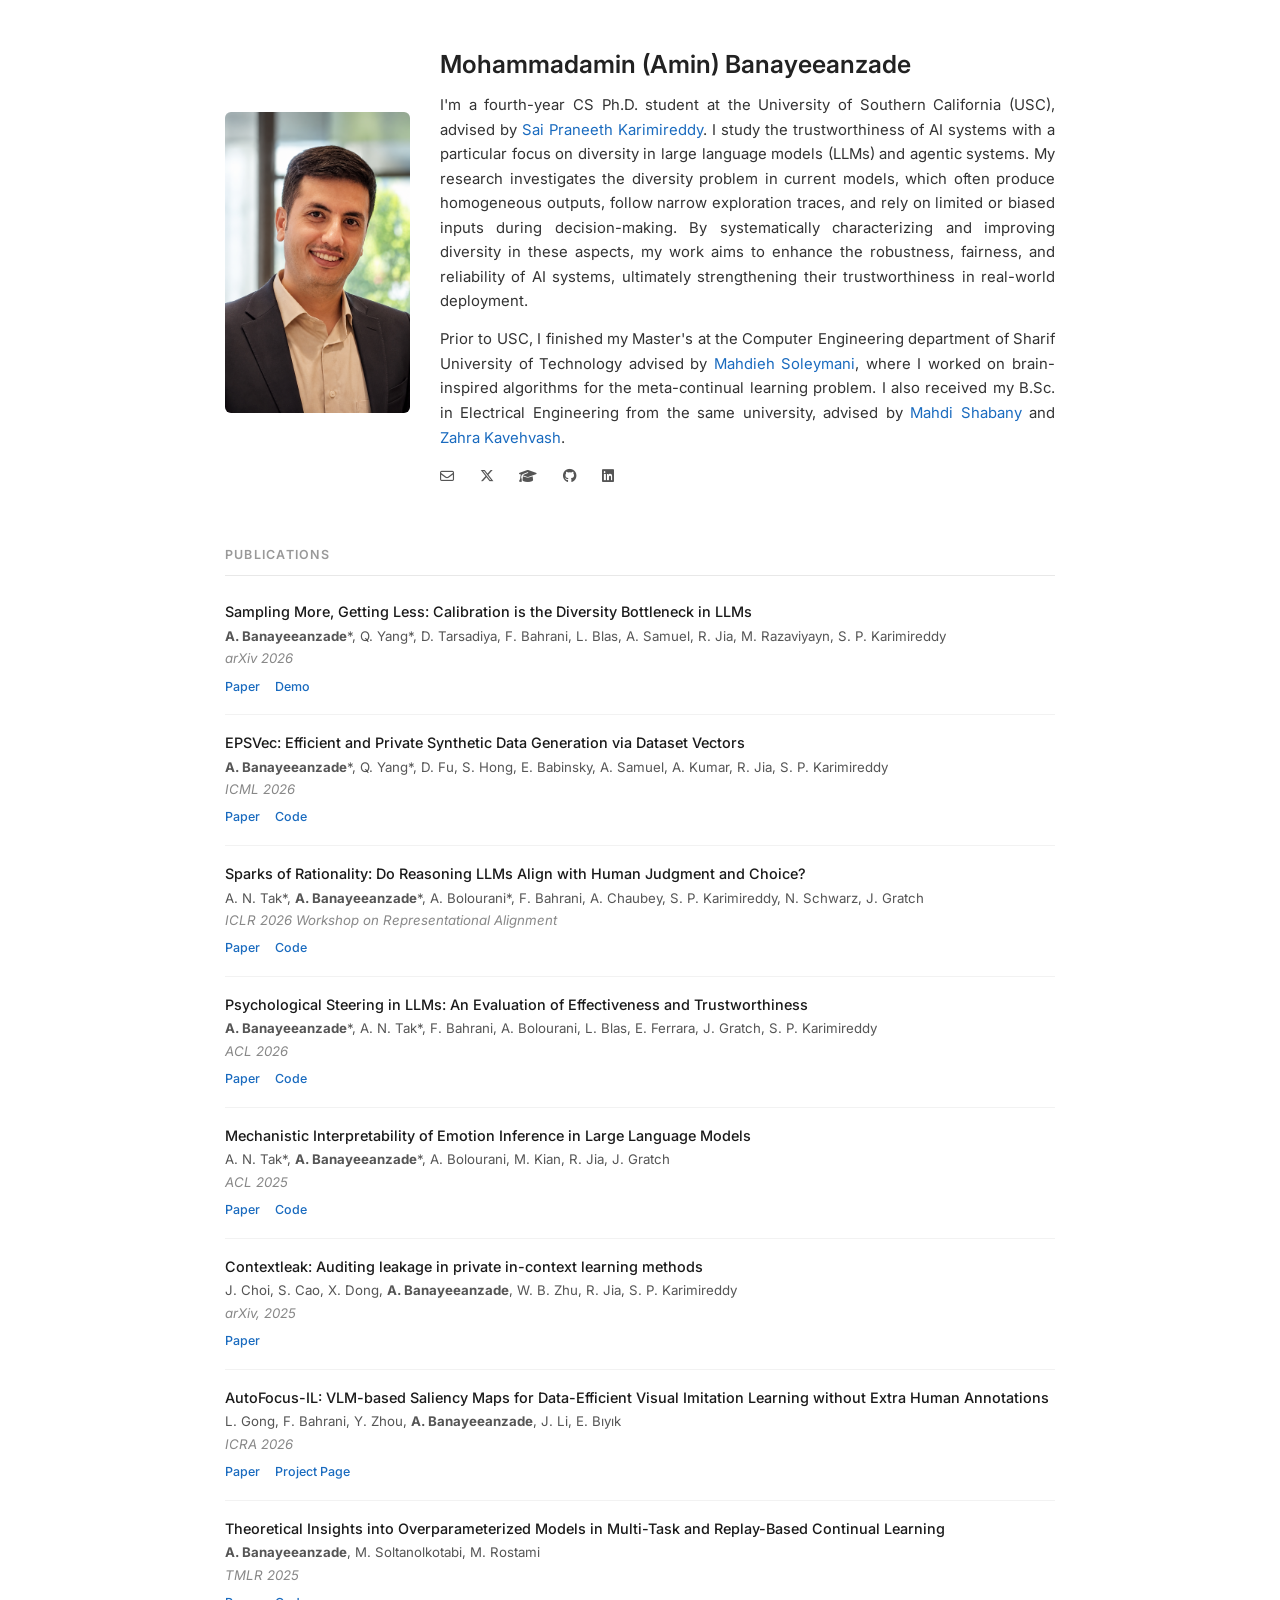
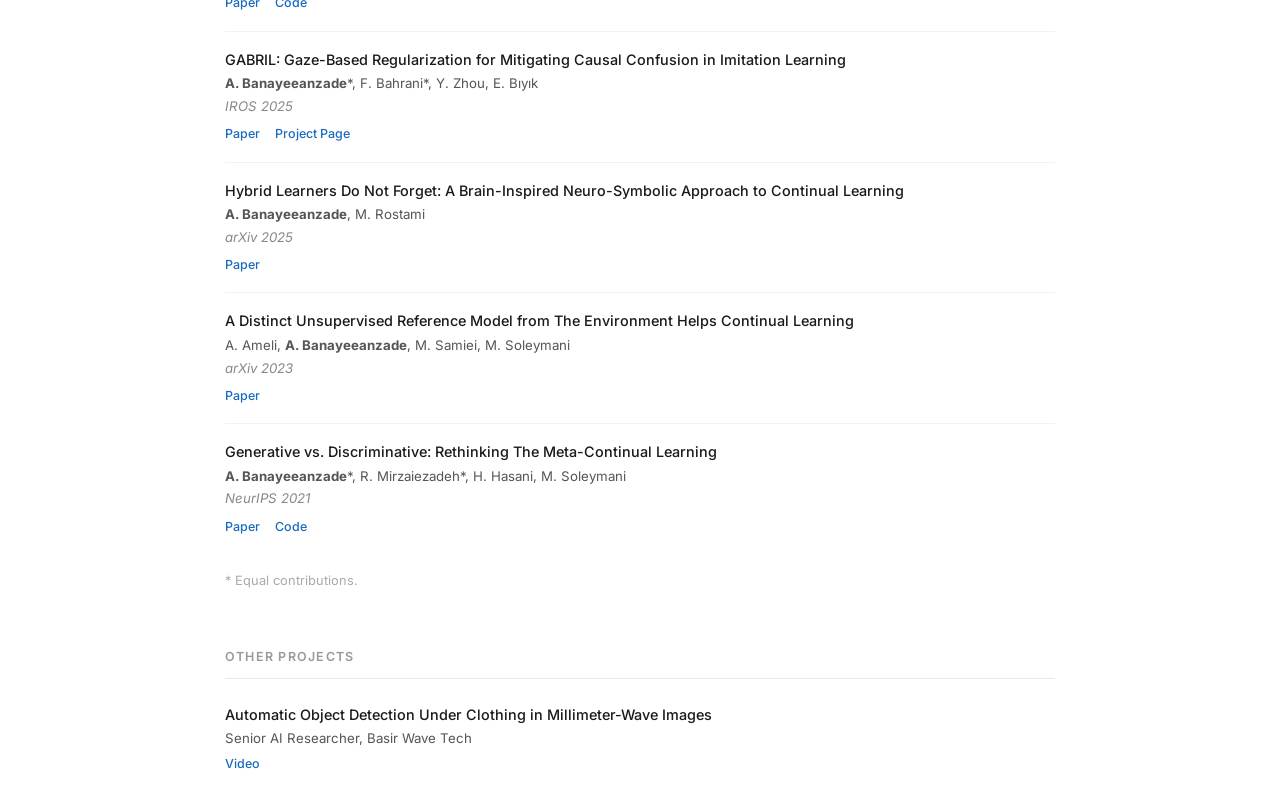
==== index.html @ eedcc19f "Update publication entry: add co-author to the publication details" ====
<!DOCTYPE html>
<html lang="en">

<head>
  <meta charset="utf-8">
  <meta name="viewport" content="width=device-width, initial-scale=1, shrink-to-fit=no">

  <link rel="stylesheet" href="https://maxcdn.bootstrapcdn.com/bootstrap/4.0.0/css/bootstrap.min.css"
    integrity="sha384-Gn5384xqQ1aoWXA+058RXPxPg6fy4IWvTNh0E263XmFcJlSAwiGgFAW/dAiS6JXm" crossorigin="anonymous">
  <link rel="stylesheet" href="https://cdnjs.cloudflare.com/ajax/libs/font-awesome/6.5.2/css/all.min.css">
  <link href="https://fonts.googleapis.com/css2?family=Inter:wght@300;400;500;600&display=swap" rel="stylesheet">

  <title>About me | Amin Banayeeanzade</title>

  <style>
    html {
      scroll-behavior: smooth;
    }

    body {
      font-family: 'Inter', -apple-system, BlinkMacSystemFont, sans-serif;
      color: #222;
      background: #fff;
      font-size: 15px;
      line-height: 1.65;
    }

    a {
      color: #1a6bbf;
    }

    a:hover {
      color: #0d4a8a;
      text-decoration: none;
    }

    .navbar {
      border-bottom: 1px solid #e8e8e8;
      background: #fff !important;
      padding: 0.9rem 1.5rem;
    }

    .navbar-brand {
      font-weight: 600;
      color: #222 !important;
      font-size: 1rem;
      letter-spacing: 0.01em;
    }

    .nav-link {
      color: #555 !important;
      font-size: 0.9rem;
    }

    .nav-link:hover {
      color: #222 !important;
    }

    .profile-name {
      font-size: 1.55rem;
      font-weight: 600;
      margin-bottom: 0.8rem;
      line-height: 1.3;
    }

    .profile-img {
      width: 185px;
      border-radius: 6px;
      display: block;
    }

    @media (max-width: 767.98px) {
      .profile-photo-col {
        margin-top: 1.5rem !important;
        text-align: center;
      }
      .profile-img {
        margin: 0 auto;
      }
      .profile-name {
        text-align: center;
      }
    }

    .bio-text {
      color: #333;
      font-size: 0.93rem;
      text-align: justify;
      margin-bottom: 0.85rem;
    }

    .social-links {
      margin-top: 0.9rem;
    }

    .social-links a {
      color: #555;
      text-decoration: none;
      margin-right: 1.1rem;
      font-size: 0.88rem;
    }

    .social-links a:hover {
      color: #222;
    }

    .social-links i {
      margin-right: 4px;
    }

    .section-title {
      font-size: 0.78rem;
      font-weight: 600;
      text-transform: uppercase;
      letter-spacing: 0.1em;
      color: #999;
      padding-bottom: 0.6rem;
      margin-bottom: 1.5rem;
      border-bottom: 1px solid #e8e8e8;
    }

    .pub-entry {
      margin-bottom: 1rem;
      padding-bottom: 1rem;
      border-bottom: 1px solid #f2f2f2;
    }

    .pub-entry:last-of-type {
      border-bottom: none;
    }

    .pub-title {
      font-size: 0.9rem;
      font-weight: 500;
      color: #1a1a1a;
      margin-bottom: 0.1rem;
    }

    .pub-authors {
      font-size: 0.83rem;
      color: #555;
      margin-bottom: 0.05rem;
    }

    .pub-venue {
      font-size: 0.83rem;
      color: #888;
      font-style: italic;
      margin-bottom: 0.2rem;
    }

    .pub-links a {
      font-size: 0.78rem;
      color: #1a6bbf;
      text-decoration: none;
      margin-right: 0.7rem;
      font-weight: 500;
    }

    .pub-links a:hover {
      text-decoration: underline;
    }

    .equal-contrib {
      font-size: 0.8rem;
      color: #aaa;
      margin-top: 0.5rem;
    }

    footer {
      margin-top: 4rem;
      padding: 1.5rem 0 2.5rem;
      border-top: 1px solid #e8e8e8;
      font-size: 0.78rem;
      color: #bbb;
    }

    footer a {
      color: #bbb;
      text-decoration: none;
    }

    footer a:hover {
      color: #888;
    }
  </style>
</head>

<body>
  <!-- <nav class="navbar navbar-expand-md fixed-top" id="Home">
    <a class="navbar-brand" href="#Home">About me</a>
    <div class="collapse navbar-collapse" id="navbarToggle">
      <ul class="navbar-nav ml-auto">
        <li class="nav-item">
          <a class="nav-link" href="#Publications">Publications</a>
        </li>
        <li class="nav-item">
          <a class="nav-link" href="#Projects">Projects</a>
        </li>
      </ul>
    </div>
  </nav> -->

  <div class="container" style="max-width: 860px;;">
    
    <!-- Profile -->
    <div class="row" style="margin-top: 3rem; margin-bottom: 3.5rem;">
      <div class="col-md-3 profile-photo-col" style="margin-top: 4rem">
        <img src="assets/img/profile.png" class="profile-img" alt="Amin Banayeeanzade">
      </div>
      <div class="col-md-9">
        <div class="profile-name">Mohammadamin (Amin) Banayeeanzade</div>
        <p class="bio-text">
          I'm a fourth-year CS Ph.D. student at the University of Southern California (USC), advised
          by <a href="https://spkreddy.org/" target="_blank">Sai Praneeth Karimireddy</a>. I study the trustworthiness
          of AI systems with a particular focus on diversity in large language models (LLMs) and agentic systems. My
          research investigates the diversity problem in current models, which often produce homogeneous outputs, follow
          narrow exploration traces, and rely on limited or biased inputs during decision-making. By systematically
          characterizing and improving diversity in these aspects, my work aims to enhance the robustness, fairness, and
          reliability of AI systems, ultimately strengthening their trustworthiness in real-world deployment.
        </p>
        <p class="bio-text">
          Prior to USC, I finished my Master's at the Computer Engineering department of Sharif University of Technology
          advised by <a href="https://scholar.google.com/citations?user=S1U0KlgAAAAJ&hl=en/"
            target="_blank">Mahdieh Soleymani</a>, where I worked on brain-inspired algorithms for the meta-continual
          learning problem. I also received my B.Sc. in Electrical Engineering from the same university, advised by
          <a href="https://scholar.google.ca/citations?user=lWSKYd4AAAAJ&hl=en" target="_blank">Mahdi Shabany</a> and
          <a href="https://scholar.google.com/citations?user=bxbPDckAAAAJ&hl=en" target="_blank">Zahra Kavehvash</a>.
        </p>
        <div class="social-links">
          <a href="mailto:banayeea@usc.edu"><i class="far fa-envelope"></i></a>
          <a href="https://x.com/MBanayeean" target="_blank"><i class="fab fa-x-twitter"></i></a>
          <a href="https://scholar.google.com/citations?user=QnujJhEAAAAJ&hl=en" target="_blank"><i class="fa-solid fa-graduation-cap"></i></a>
          <a href="https://github.com/aminbana" target="_blank"><i class="fab fa-github"></i></a>
          <a href="https://www.linkedin.com/in/aminbana/" target="_blank"><i class="fab fa-linkedin"></i></a>
        </div>
      </div>
    </div>

    <!-- Publications -->
    <div class="row">
      <div class="col-sm-12">
        <div class="section-title" id="Publications">Publications</div>

        <div class="pub-entry">
          <div class="pub-title">Sampling More, Getting Less: Calibration is the Diversity Bottleneck in LLMs</div>
          <div class="pub-authors"><b>A. Banayeeanzade</b>*, Q. Yang*, D. Tarsadiya, F. Bahrani, L. Blas, A. Samuel, R. Jia, M. Razaviyayn, S. P. Karimireddy</div>
          <div class="pub-venue">arXiv 2026</div>
          <div class="pub-links">
            <a href="https://arxiv.org/abs/2605.11128" target="_blank">Paper</a>
            <a href="https://diversitycalibration.github.io/" target="_blank">Demo</a>
          </div>
        </div>

        <div class="pub-entry">
          <div class="pub-title">EPSVec: Efficient and Private Synthetic Data Generation via Dataset Vectors</div>
          <div class="pub-authors"><b>A. Banayeeanzade</b>*, Q. Yang*, D. Fu, S. Hong, E. Babinsky, A. Samuel, A. Kumar, R. Jia, S. P. Karimireddy</div>
          <div class="pub-venue">ICML 2026</div>
          <div class="pub-links">
            <a href="https://arxiv.org/abs/2602.21218" target="_blank">Paper</a>
            <a href="https://github.com/Polymerase-2/EPSVec/" target="_blank">Code</a>
          </div>
        </div>

        <div class="pub-entry">
          <div class="pub-title">Sparks of Rationality: Do Reasoning LLMs Align with Human Judgment and Choice?</div>
          <div class="pub-authors">A. N. Tak*, <b>A. Banayeeanzade</b>*, A. Bolourani*, F. Bahrani, A. Chaubey, S. P. Karimireddy, N. Schwarz, J. Gratch</div>
          <div class="pub-venue">ICLR 2026 Workshop on Representational Alignment</div>
          <div class="pub-links">
            <a href="https://www.arxiv.org/abs/2601.22329" target="_blank">Paper</a>
            <a href="https://github.com/AlaNekTak/DLLM/" target="_blank">Code</a>
          </div>
        </div>

        <div class="pub-entry">
          <div class="pub-title">Psychological Steering in LLMs: An Evaluation of Effectiveness and Trustworthiness</div>
          <div class="pub-authors"><b>A. Banayeeanzade</b>*, A. N. Tak*, F. Bahrani, A. Bolourani, L. Blas, E. Ferrara, J. Gratch, S. P. Karimireddy</div>
          <div class="pub-venue">ACL 2026</div>
          <div class="pub-links">
            <a href="https://arxiv.org/abs/2510.04484" target="_blank">Paper</a>
            <a href="https://github.com/aminbana/PsySet" target="_blank">Code</a>
          </div>
        </div>

        <div class="pub-entry">
          <div class="pub-title">Mechanistic Interpretability of Emotion Inference in Large Language Models</div>
          <div class="pub-authors">A. N. Tak*, <b>A. Banayeeanzade</b>*, A. Bolourani, M. Kian, R. Jia, J. Gratch</div>
          <div class="pub-venue">ACL 2025</div>
          <div class="pub-links">
            <a href="https://arxiv.org/abs/2502.05489" target="_blank">Paper</a>
            <a href="https://github.com/aminbana/emo-llm" target="_blank">Code</a>
          </div>
        </div>        

        <div class="pub-entry">
          <div class="pub-title">Contextleak: Auditing leakage in private in-context learning methods</div>
          <div class="pub-authors">J. Choi, S. Cao, X. Dong, <b>A. Banayeeanzade</b>, W. B. Zhu, R. Jia, S. P. Karimireddy</div>
          <div class="pub-venue">arXiv, 2025</div>
          <div class="pub-links">
            <a href="https://arxiv.org/abs/2512.16059" target="_blank">Paper</a>
          </div>
        </div>        


        <div class="pub-entry">
          <div class="pub-title">AutoFocus-IL: VLM-based Saliency Maps for Data-Efficient Visual Imitation Learning without Extra Human Annotations</div>
          <div class="pub-authors">L. Gong, F. Bahrani, Y. Zhou, <b>A. Banayeeanzade</b>, J. Li, E. Bıyık</div>
          <div class="pub-venue">ICRA 2026</div>
          <div class="pub-links">
            <a href="https://arxiv.org/abs/2511.18617" target="_blank">Paper</a>
            <a href="https://autofocus-il.github.io/" target="_blank">Project Page</a>
          </div>
        </div>


        <div class="pub-entry">
          <div class="pub-title">Theoretical Insights into Overparameterized Models in Multi-Task and Replay-Based Continual Learning</div>
          <div class="pub-authors"><b>A. Banayeeanzade</b>, M. Soltanolkotabi, M. Rostami</div>
          <div class="pub-venue">TMLR 2025</div>
          <div class="pub-links">
            <a href="https://openreview.net/forum?id=4zGPT0ZwnU" target="_blank">Paper</a>
            <a href="https://github.com/aminbana/MTL-Theory" target="_blank">Code</a>
          </div>
        </div>

        <div class="pub-entry">
          <div class="pub-title">GABRIL: Gaze-Based Regularization for Mitigating Causal Confusion in Imitation Learning</div>
          <div class="pub-authors"><b>A. Banayeeanzade</b>*, F. Bahrani*, Y. Zhou, E. Bıyık</div>
          <div class="pub-venue">IROS 2025</div>
          <div class="pub-links">
            <a href="https://arxiv.org/abs/2507.19647" target="_blank">Paper</a>
            <a href="https://liralab.usc.edu/gabril/" target="_blank">Project Page</a>
          </div>
        </div>

        <div class="pub-entry">
          <div class="pub-title">Hybrid Learners Do Not Forget: A Brain-Inspired Neuro-Symbolic Approach to Continual Learning</div>
          <div class="pub-authors"><b>A. Banayeeanzade</b>, M. Rostami</div>
          <div class="pub-venue">arXiv 2025</div>
          <div class="pub-links">
            <a href="https://arxiv.org/abs/2503.12635" target="_blank">Paper</a>
          </div>
        </div>

        <div class="pub-entry">
          <div class="pub-title">A Distinct Unsupervised Reference Model from The Environment Helps Continual Learning</div>
          <div class="pub-authors">A. Ameli, <b>A. Banayeeanzade</b>, M. Samiei, M. Soleymani</div>
          <div class="pub-venue">arXiv 2023</div>
          <div class="pub-links">
            <a href="https://arxiv.org/abs/2301.04506" target="_blank">Paper</a>
          </div>
        </div>

        <div class="pub-entry">
          <div class="pub-title">Generative vs. Discriminative: Rethinking The Meta-Continual Learning</div>
          <div class="pub-authors"><b>A. Banayeeanzade</b>*, R. Mirzaiezadeh*, H. Hasani, M. Soleymani</div>
          <div class="pub-venue">NeurIPS 2021</div>
          <div class="pub-links">
            <a href="https://proceedings.neurips.cc/paper/2021/hash/b4e267d84075f66ebd967d95331fcc03-Abstract.html" target="_blank">Paper</a>
            <a href="https://github.com/aminbana/GeMCL/" target="_blank">Code</a>
          </div>
        </div>
        <p class="equal-contrib">* Equal contributions.</p>

      </div>
    </div>

    <!-- Projects -->
    <div class="row" style="margin-top: 2.5rem;">
      <div class="col-sm-12">

        <div class="section-title" id="Projects">Other Projects</div>

        <div class="pub-entry">
          <div class="pub-title">
            Automatic Object Detection Under Clothing in Millimeter-Wave Images
          </div>

          <div class="pub-authors">
            Senior AI Researcher, Basir Wave Tech
          </div>

          <div class="pub-links">
            <a href="https://www.youtube.com/watch?v=434Ss-yTvuo" target="_blank">Video</a>
          </div>
        </div>
      </div>
    </div>

  </div>

</body>

</html>
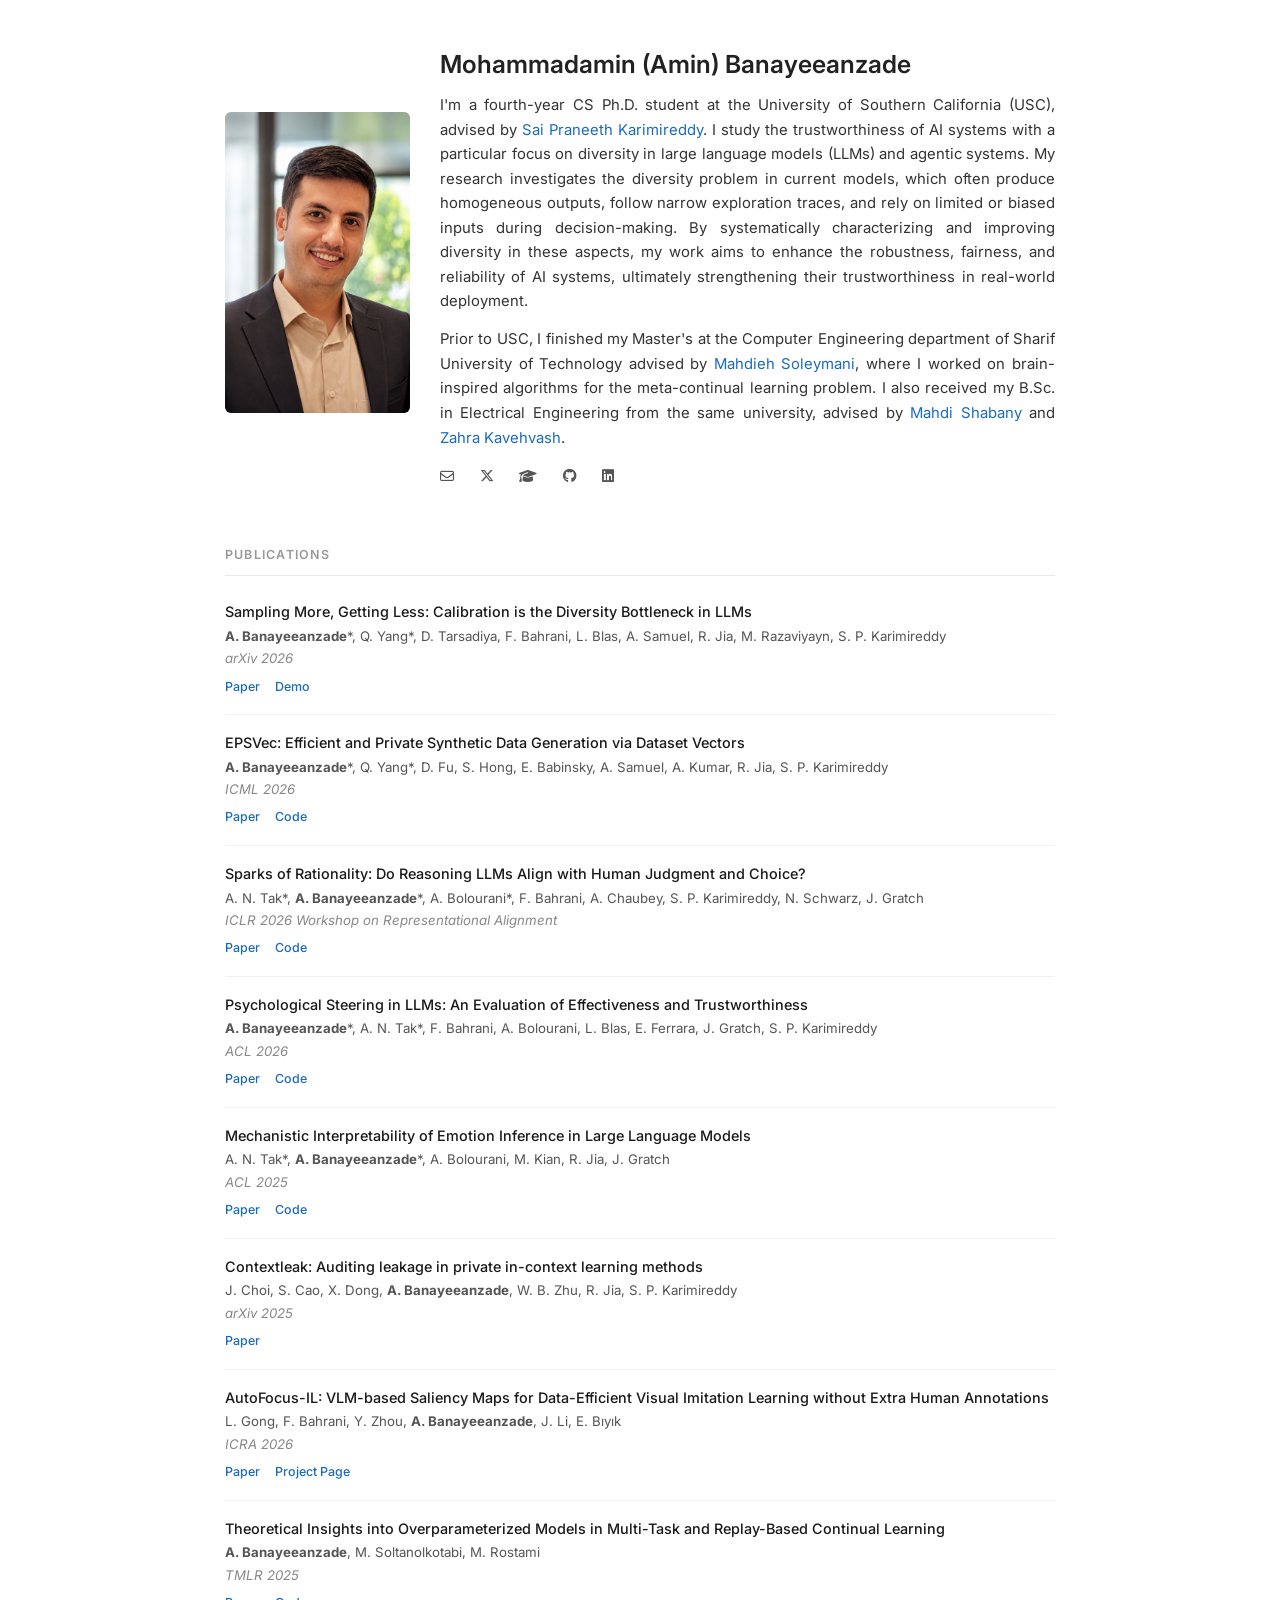
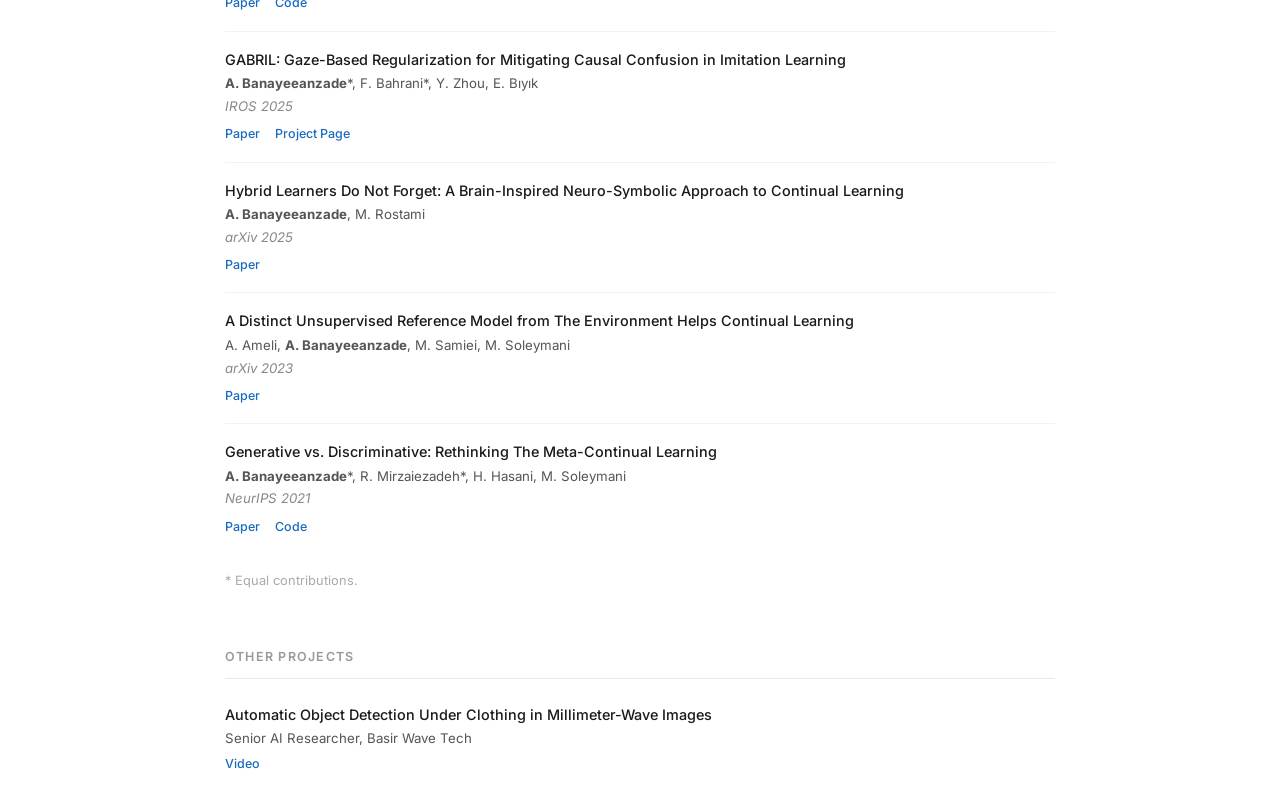
==== commit aba23fd0: "simple fix" ====
--- a/index.html
+++ b/index.html
@@ -295,7 +295,7 @@
         <div class="pub-entry">
           <div class="pub-title">Contextleak: Auditing leakage in private in-context learning methods</div>
           <div class="pub-authors">J. Choi, S. Cao, X. Dong, <b>A. Banayeeanzade</b>, W. B. Zhu, R. Jia, S. P. Karimireddy</div>
-          <div class="pub-venue">arXiv, 2025</div>
+          <div class="pub-venue">arXiv 2025</div>
           <div class="pub-links">
             <a href="https://arxiv.org/abs/2512.16059" target="_blank">Paper</a>
           </div>
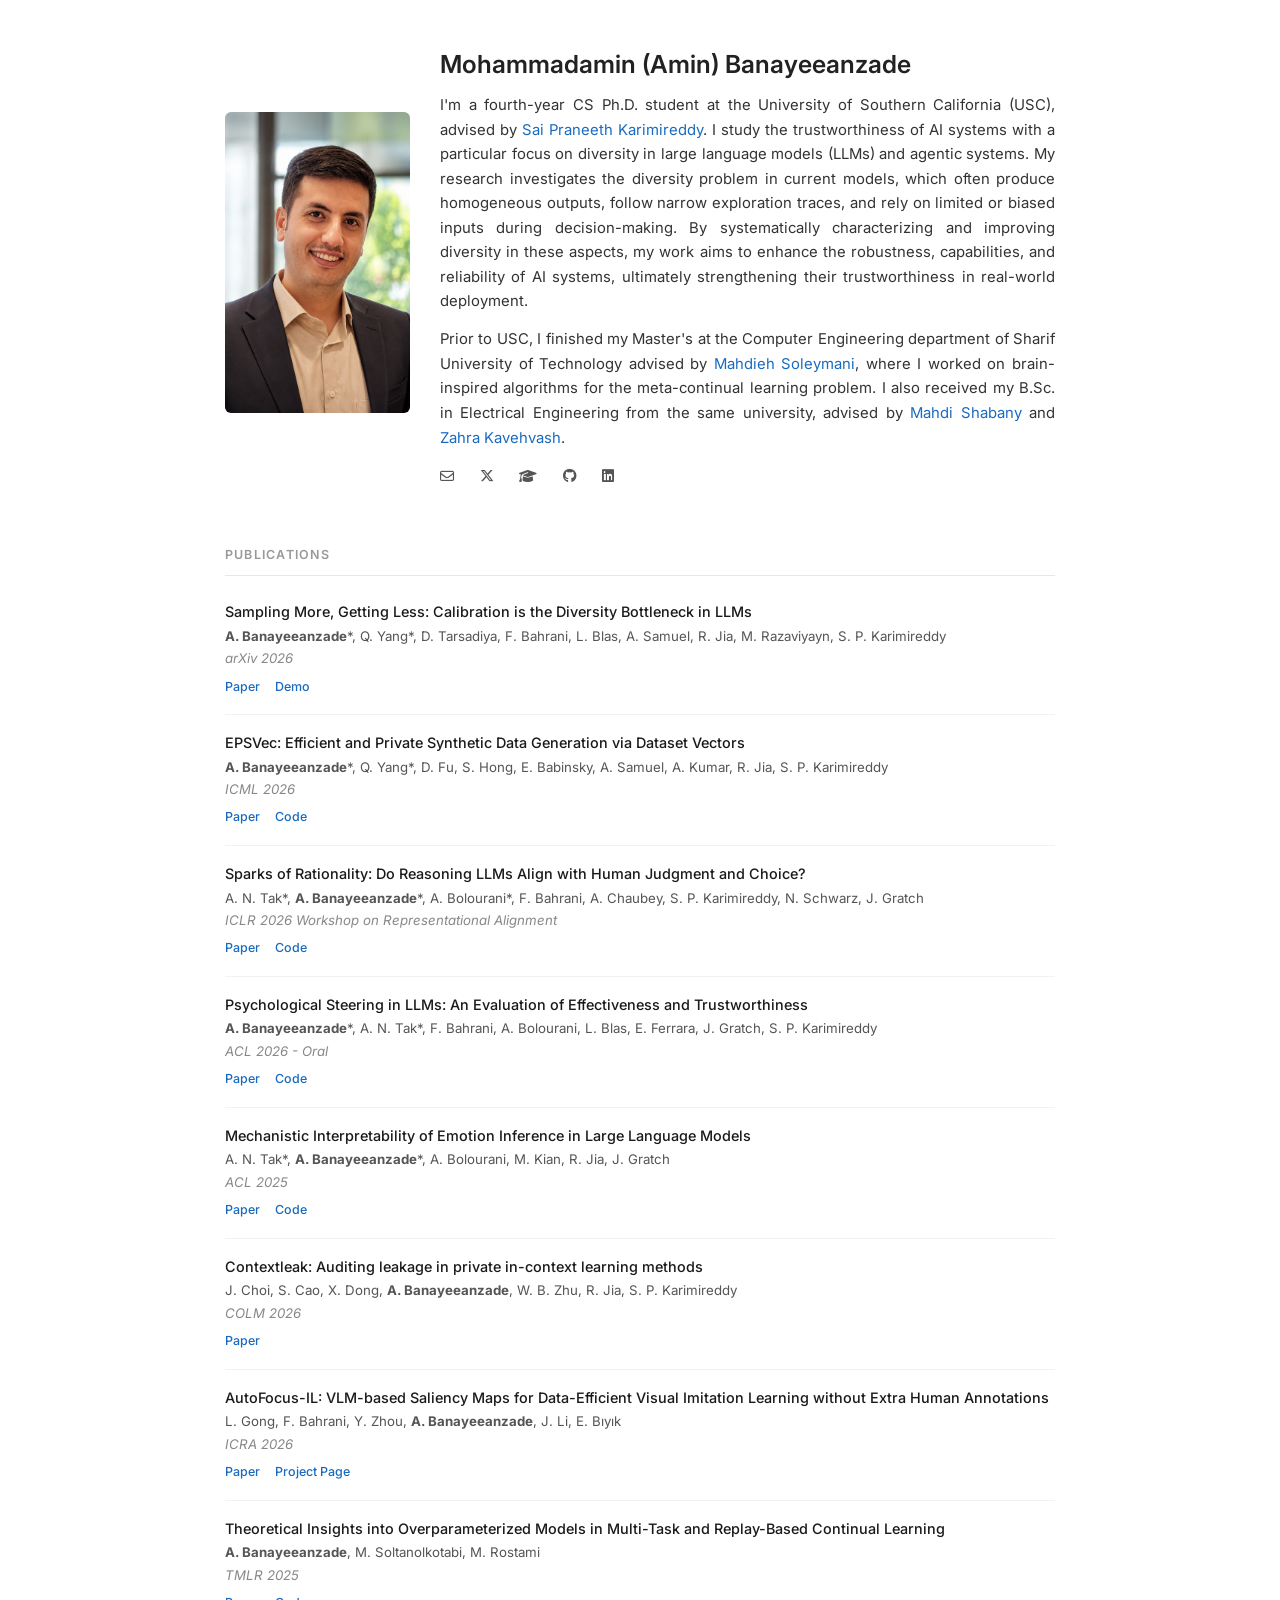
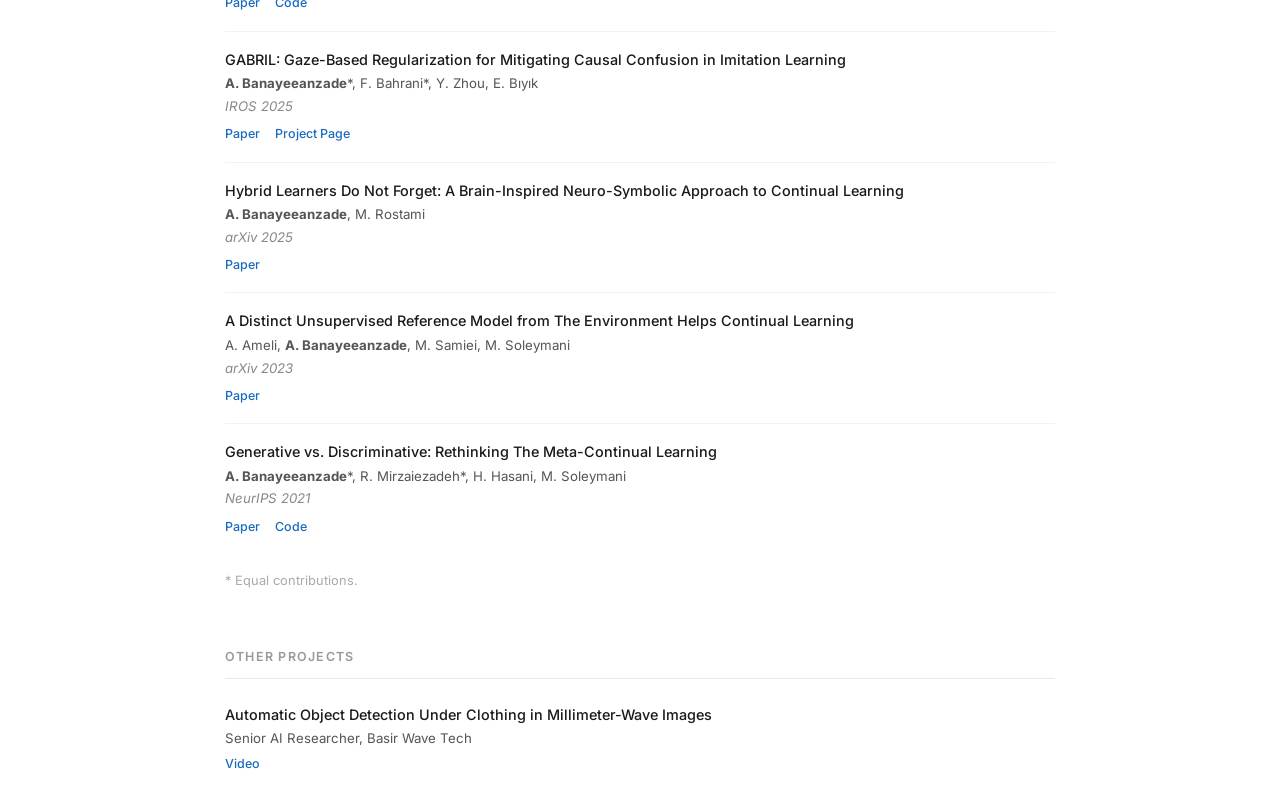
==== commit 05bbccfd: "Remove unused script and temporary files; add VSCode settings for Python environment management." ====
--- a/index.html
+++ b/index.html
@@ -216,7 +216,7 @@
           of AI systems with a particular focus on diversity in large language models (LLMs) and agentic systems. My
           research investigates the diversity problem in current models, which often produce homogeneous outputs, follow
           narrow exploration traces, and rely on limited or biased inputs during decision-making. By systematically
-          characterizing and improving diversity in these aspects, my work aims to enhance the robustness, fairness, and
+          characterizing and improving diversity in these aspects, my work aims to enhance the robustness, capabilities, and
           reliability of AI systems, ultimately strengthening their trustworthiness in real-world deployment.
         </p>
         <p class="bio-text">
@@ -275,7 +275,7 @@
         <div class="pub-entry">
           <div class="pub-title">Psychological Steering in LLMs: An Evaluation of Effectiveness and Trustworthiness</div>
           <div class="pub-authors"><b>A. Banayeeanzade</b>*, A. N. Tak*, F. Bahrani, A. Bolourani, L. Blas, E. Ferrara, J. Gratch, S. P. Karimireddy</div>
-          <div class="pub-venue">ACL 2026</div>
+          <div class="pub-venue">ACL 2026 - Oral</div>
           <div class="pub-links">
             <a href="https://arxiv.org/abs/2510.04484" target="_blank">Paper</a>
             <a href="https://github.com/aminbana/PsySet" target="_blank">Code</a>
@@ -295,11 +295,11 @@
         <div class="pub-entry">
           <div class="pub-title">Contextleak: Auditing leakage in private in-context learning methods</div>
           <div class="pub-authors">J. Choi, S. Cao, X. Dong, <b>A. Banayeeanzade</b>, W. B. Zhu, R. Jia, S. P. Karimireddy</div>
-          <div class="pub-venue">arXiv 2025</div>
+          <div class="pub-venue">COLM 2026</div>
           <div class="pub-links">
             <a href="https://arxiv.org/abs/2512.16059" target="_blank">Paper</a>
           </div>
-        </div>        
+        </div>
 
 
         <div class="pub-entry">
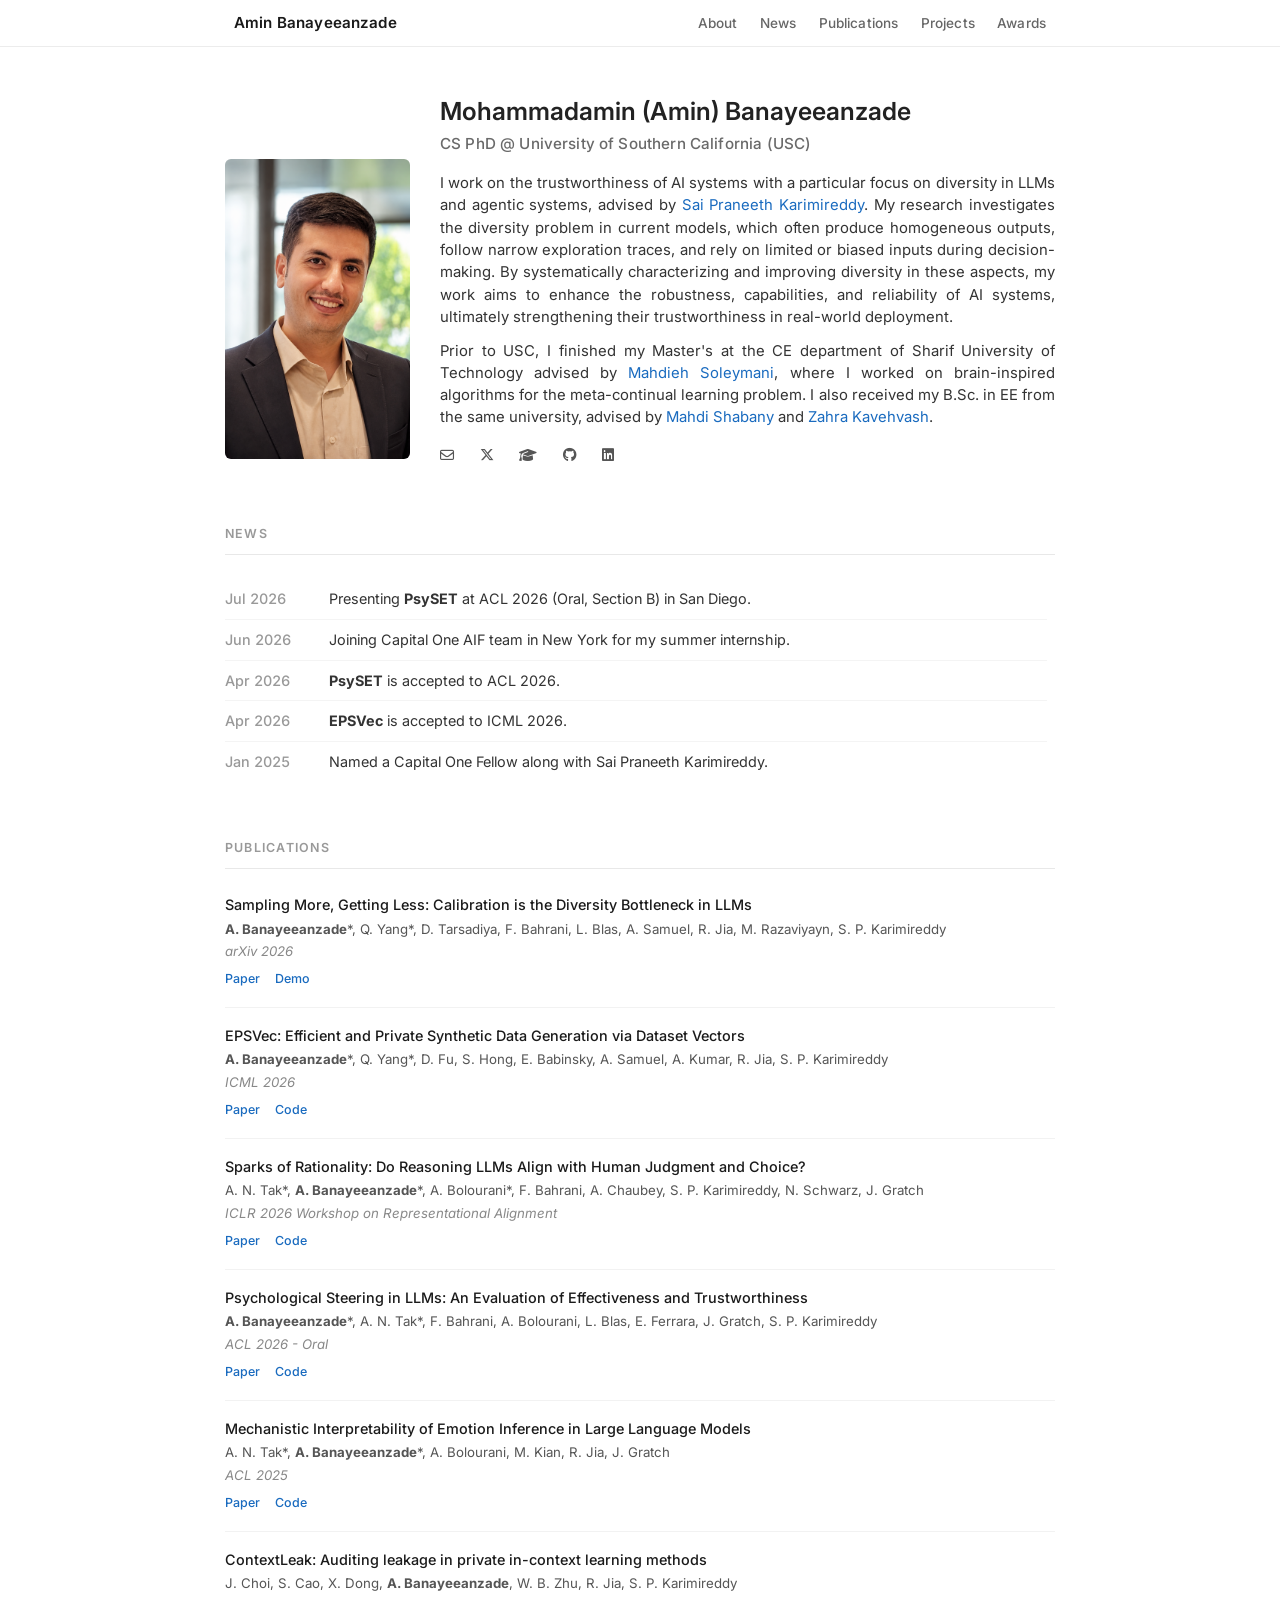
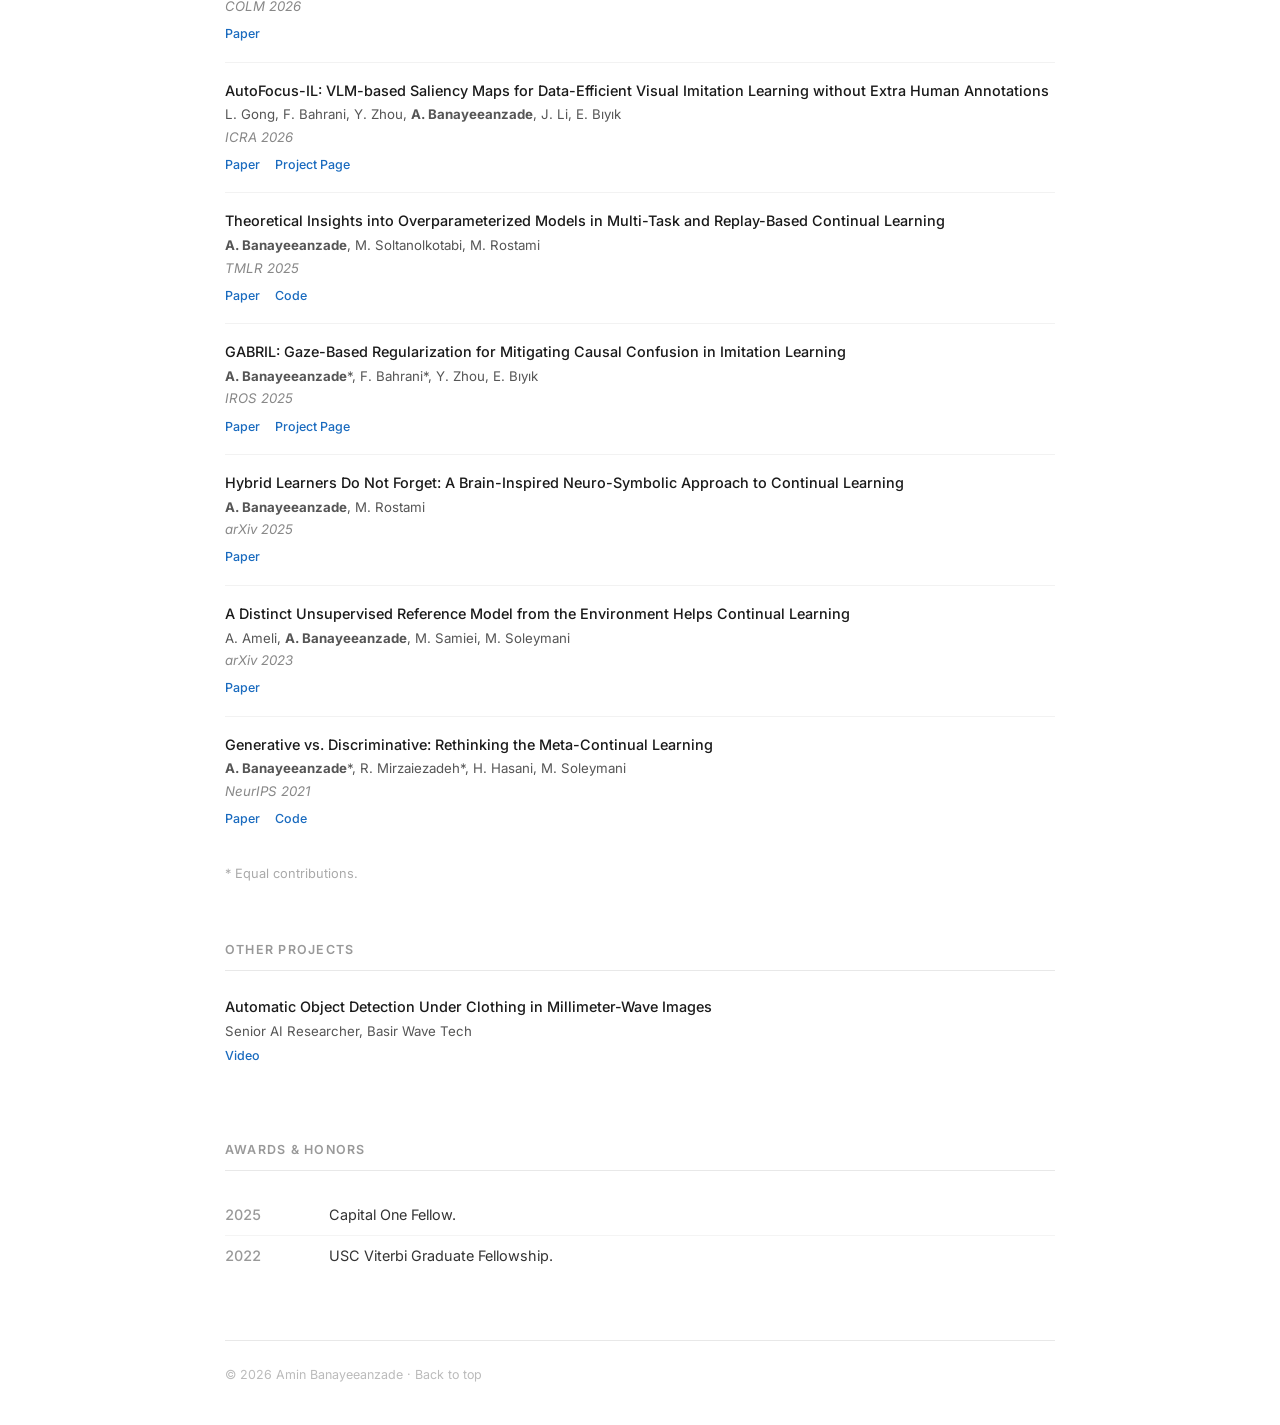
==== commit e05e37b8: "Enhance navigation and layout; add news and awards sections for improved content organization" ====
--- a/index.html
+++ b/index.html
@@ -8,13 +8,16 @@
   <link rel="stylesheet" href="https://maxcdn.bootstrapcdn.com/bootstrap/4.0.0/css/bootstrap.min.css"
     integrity="sha384-Gn5384xqQ1aoWXA+058RXPxPg6fy4IWvTNh0E263XmFcJlSAwiGgFAW/dAiS6JXm" crossorigin="anonymous">
   <link rel="stylesheet" href="https://cdnjs.cloudflare.com/ajax/libs/font-awesome/6.5.2/css/all.min.css">
-  <link href="https://fonts.googleapis.com/css2?family=Inter:wght@300;400;500;600&display=swap" rel="stylesheet">
+  <link rel="preconnect" href="https://fonts.googleapis.com">
+  <link rel="preconnect" href="https://fonts.gstatic.com" crossorigin>
+  <link href="https://fonts.googleapis.com/css2?family=Inter:wght@300;400;500;600;700&display=swap" rel="stylesheet">
 
   <title>About me | Amin Banayeeanzade</title>
 
   <style>
     html {
       scroll-behavior: smooth;
+      scroll-padding-top: 4.5rem;
     }
 
     body {
@@ -25,6 +28,71 @@
       line-height: 1.65;
     }
 
+    /* Top navigation bar */
+    .site-nav {
+      position: sticky;
+      top: 0;
+      z-index: 1030;
+      background: rgba(255, 255, 255, 0.92);
+      backdrop-filter: saturate(180%) blur(8px);
+      -webkit-backdrop-filter: saturate(180%) blur(8px);
+      border-bottom: 1px solid #ececec;
+    }
+
+    .site-nav-inner {
+      max-width: 860px;
+      margin: 0 auto;
+      padding: 0.65rem 1.5rem;
+      display: flex;
+      align-items: center;
+      justify-content: space-between;
+      gap: 1rem;
+    }
+
+    .site-nav-brand {
+      font-weight: 600;
+      font-size: 0.95rem;
+      color: #1a1a1a;
+      text-decoration: none;
+      letter-spacing: 0.01em;
+      white-space: nowrap;
+    }
+
+    .site-nav-brand:hover {
+      color: #1a1a1a;
+    }
+
+    .site-nav-links {
+      display: flex;
+      gap: 1.4rem;
+      flex-wrap: wrap;
+    }
+
+    .site-nav-links a {
+      color: #666;
+      text-decoration: none;
+      font-size: 0.85rem;
+      font-weight: 500;
+      letter-spacing: 0.01em;
+      transition: color 0.15s ease;
+    }
+
+    .site-nav-links a:hover {
+      color: #1a6bbf;
+    }
+
+    @media (max-width: 575.98px) {
+      .site-nav-brand {
+        display: none;
+      }
+      .site-nav-inner {
+        justify-content: center;
+      }
+      .site-nav-links {
+        gap: 1.1rem;
+      }
+    }
+
     a {
       color: #1a6bbf;
     }
@@ -59,8 +127,16 @@
     .profile-name {
       font-size: 1.55rem;
       font-weight: 600;
-      margin-bottom: 0.8rem;
+      margin-bottom: 0.25rem;
       line-height: 1.3;
+    }
+
+    .profile-subtitle {
+      font-size: 0.95rem;
+      font-weight: 500;
+      color: #6a6a6a;
+      margin-bottom: 1rem;
+      letter-spacing: 0.01em;
     }
 
     .profile-img {
@@ -85,8 +161,15 @@
     .bio-text {
       color: #333;
       font-size: 0.93rem;
+      line-height: 1.5;
       text-align: justify;
-      margin-bottom: 0.85rem;
+      margin-bottom: 0.7rem;
+    }
+
+    @media (max-width: 575.98px) {
+      .bio-text {
+        text-align: left;
+      }
     }
 
     .social-links {
@@ -119,6 +202,62 @@
       border-bottom: 1px solid #e8e8e8;
     }
 
+    /* News */
+    .news-list {
+      max-height: 320px;
+      overflow-y: auto;
+      padding-right: 0.5rem;
+    }
+
+    .news-entry {
+      display: flex;
+      gap: 1rem;
+      padding: 0.5rem 0;
+      border-bottom: 1px solid #f4f4f4;
+      font-size: 0.9rem;
+    }
+
+    .news-entry:last-child {
+      border-bottom: none;
+    }
+
+    .news-date {
+      flex: 0 0 5.5rem;
+      color: #999;
+      font-weight: 500;
+      font-variant-numeric: tabular-nums;
+      white-space: nowrap;
+    }
+
+    .news-text {
+      color: #333;
+    }
+
+    /* Awards */
+    .award-entry {
+      display: flex;
+      gap: 1rem;
+      padding: 0.5rem 0;
+      border-bottom: 1px solid #f4f4f4;
+      font-size: 0.9rem;
+    }
+
+    .award-entry:last-child {
+      border-bottom: none;
+    }
+
+    .award-date {
+      flex: 0 0 5.5rem;
+      color: #999;
+      font-weight: 500;
+      font-variant-numeric: tabular-nums;
+      white-space: nowrap;
+    }
+
+    .award-text {
+      color: #333;
+    }
+
     .pub-entry {
       margin-bottom: 1rem;
       padding-bottom: 1rem;
@@ -187,43 +326,42 @@
 </head>
 
 <body>
-  <!-- <nav class="navbar navbar-expand-md fixed-top" id="Home">
-    <a class="navbar-brand" href="#Home">About me</a>
-    <div class="collapse navbar-collapse" id="navbarToggle">
-      <ul class="navbar-nav ml-auto">
-        <li class="nav-item">
-          <a class="nav-link" href="#Publications">Publications</a>
-        </li>
-        <li class="nav-item">
-          <a class="nav-link" href="#Projects">Projects</a>
-        </li>
-      </ul>
+  <nav class="site-nav">
+    <div class="site-nav-inner">
+      <a class="site-nav-brand" href="#About">Amin Banayeeanzade</a>
+      <div class="site-nav-links">
+        <a href="#About">About</a>
+        <a href="#News">News</a>
+        <a href="#Publications">Publications</a>
+        <a href="#Projects">Projects</a>
+        <a href="#Awards">Awards</a>
+      </div>
     </div>
-  </nav> -->
+  </nav>
 
   <div class="container" style="max-width: 860px;;">
     
     <!-- Profile -->
-    <div class="row" style="margin-top: 3rem; margin-bottom: 3.5rem;">
+    <div class="row" id="About" style="margin-top: 3rem; margin-bottom: 3.5rem;">
       <div class="col-md-3 profile-photo-col" style="margin-top: 4rem">
         <img src="assets/img/profile.png" class="profile-img" alt="Amin Banayeeanzade">
       </div>
       <div class="col-md-9">
         <div class="profile-name">Mohammadamin (Amin) Banayeeanzade</div>
+        <div class="profile-subtitle">CS PhD @ University of Southern California (USC)</div>
         <p class="bio-text">
-          I'm a fourth-year CS Ph.D. student at the University of Southern California (USC), advised
-          by <a href="https://spkreddy.org/" target="_blank">Sai Praneeth Karimireddy</a>. I study the trustworthiness
-          of AI systems with a particular focus on diversity in large language models (LLMs) and agentic systems. My
-          research investigates the diversity problem in current models, which often produce homogeneous outputs, follow
-          narrow exploration traces, and rely on limited or biased inputs during decision-making. By systematically
-          characterizing and improving diversity in these aspects, my work aims to enhance the robustness, capabilities, and
-          reliability of AI systems, ultimately strengthening their trustworthiness in real-world deployment.
+          I work on the trustworthiness of AI systems with a particular focus on diversity in LLMs and agentic
+          systems, advised by <a href="https://spkreddy.org/" target="_blank">Sai Praneeth Karimireddy</a>. My research investigates the diversity problem in current models, which often produce homogeneous
+          outputs, follow narrow exploration traces, and rely on limited or biased inputs during decision-making. By
+          systematically characterizing and improving diversity in these aspects, my work aims to enhance the robustness,
+          capabilities, and reliability of AI systems, ultimately strengthening their trustworthiness in real-world
+          deployment.
         </p>
         <p class="bio-text">
-          Prior to USC, I finished my Master's at the Computer Engineering department of Sharif University of Technology
+          Prior to USC, I finished my Master's at the CE department of Sharif University of Technology
           advised by <a href="https://scholar.google.com/citations?user=S1U0KlgAAAAJ&hl=en/"
             target="_blank">Mahdieh Soleymani</a>, where I worked on brain-inspired algorithms for the meta-continual
-          learning problem. I also received my B.Sc. in Electrical Engineering from the same university, advised by
+          learning problem. I also received my B.Sc. in EE from the same university, advised by
           <a href="https://scholar.google.ca/citations?user=lWSKYd4AAAAJ&hl=en" target="_blank">Mahdi Shabany</a> and
           <a href="https://scholar.google.com/citations?user=bxbPDckAAAAJ&hl=en" target="_blank">Zahra Kavehvash</a>.
         </p>
@@ -237,6 +375,36 @@
       </div>
     </div>
 
+    <!-- News -->
+    <div class="row" style="margin-bottom: 3.5rem;">
+      <div class="col-sm-12">
+        <div class="section-title" id="News">News</div>
+        <div class="news-list">
+          <!-- Add newest entries at the top. Format: date + event. -->
+          <div class="news-entry">
+            <span class="news-date">Jul 2026</span>
+            <span class="news-text">Presenting <b>PsySET</b> at ACL 2026 (Oral, Section B) in San Diego.</span>
+          </div>
+          <div class="news-entry">
+            <span class="news-date">Jun 2026</span>
+            <span class="news-text">Joining Capital One AIF team in New York for my summer internship.</span>
+          </div>
+          <div class="news-entry">
+            <span class="news-date">Apr 2026</span>
+            <span class="news-text"><b>PsySET</b> is accepted to ACL 2026.</span>
+          </div>
+          <div class="news-entry">
+            <span class="news-date">Apr 2026</span>
+            <span class="news-text"><b>EPSVec</b> is accepted to ICML 2026.</span>
+          </div>
+          <div class="news-entry">
+            <span class="news-date">Jan 2025</span>
+            <span class="news-text">Named a Capital One Fellow along with Sai Praneeth Karimireddy.</span>
+          </div>
+        </div>
+      </div>
+    </div>
+
     <!-- Publications -->
     <div class="row">
       <div class="col-sm-12">
@@ -267,7 +435,7 @@
           <div class="pub-authors">A. N. Tak*, <b>A. Banayeeanzade</b>*, A. Bolourani*, F. Bahrani, A. Chaubey, S. P. Karimireddy, N. Schwarz, J. Gratch</div>
           <div class="pub-venue">ICLR 2026 Workshop on Representational Alignment</div>
           <div class="pub-links">
-            <a href="https://www.arxiv.org/abs/2601.22329" target="_blank">Paper</a>
+            <a href="https://arxiv.org/abs/2601.22329" target="_blank">Paper</a>
             <a href="https://github.com/AlaNekTak/DLLM/" target="_blank">Code</a>
           </div>
         </div>
@@ -293,7 +461,7 @@
         </div>        
 
         <div class="pub-entry">
-          <div class="pub-title">Contextleak: Auditing leakage in private in-context learning methods</div>
+          <div class="pub-title">ContextLeak: Auditing leakage in private in-context learning methods</div>
           <div class="pub-authors">J. Choi, S. Cao, X. Dong, <b>A. Banayeeanzade</b>, W. B. Zhu, R. Jia, S. P. Karimireddy</div>
           <div class="pub-venue">COLM 2026</div>
           <div class="pub-links">
@@ -343,7 +511,7 @@
         </div>
 
         <div class="pub-entry">
-          <div class="pub-title">A Distinct Unsupervised Reference Model from The Environment Helps Continual Learning</div>
+          <div class="pub-title">A Distinct Unsupervised Reference Model from the Environment Helps Continual Learning</div>
           <div class="pub-authors">A. Ameli, <b>A. Banayeeanzade</b>, M. Samiei, M. Soleymani</div>
           <div class="pub-venue">arXiv 2023</div>
           <div class="pub-links">
@@ -352,7 +520,7 @@
         </div>
 
         <div class="pub-entry">
-          <div class="pub-title">Generative vs. Discriminative: Rethinking The Meta-Continual Learning</div>
+          <div class="pub-title">Generative vs. Discriminative: Rethinking the Meta-Continual Learning</div>
           <div class="pub-authors"><b>A. Banayeeanzade</b>*, R. Mirzaiezadeh*, H. Hasani, M. Soleymani</div>
           <div class="pub-venue">NeurIPS 2021</div>
           <div class="pub-links">
@@ -387,6 +555,25 @@
       </div>
     </div>
 
+    <!-- Awards -->
+    <div class="row" style="margin-top: 2.5rem;">
+      <div class="col-sm-12">
+        <div class="section-title" id="Awards">Awards &amp; Honors</div>
+        <div class="award-entry">
+          <span class="award-date">2025</span>
+          <span class="award-text">Capital One Fellow.</span>
+        </div>
+        <div class="award-entry">
+          <span class="award-date">2022</span>
+          <span class="award-text">USC Viterbi Graduate Fellowship.</span>
+        </div>
+      </div>
+    </div>
+
+    <footer>
+      &copy; 2026 Amin Banayeeanzade &middot; <a href="#About">Back to top</a>
+    </footer>
+
   </div>
 
 </body>
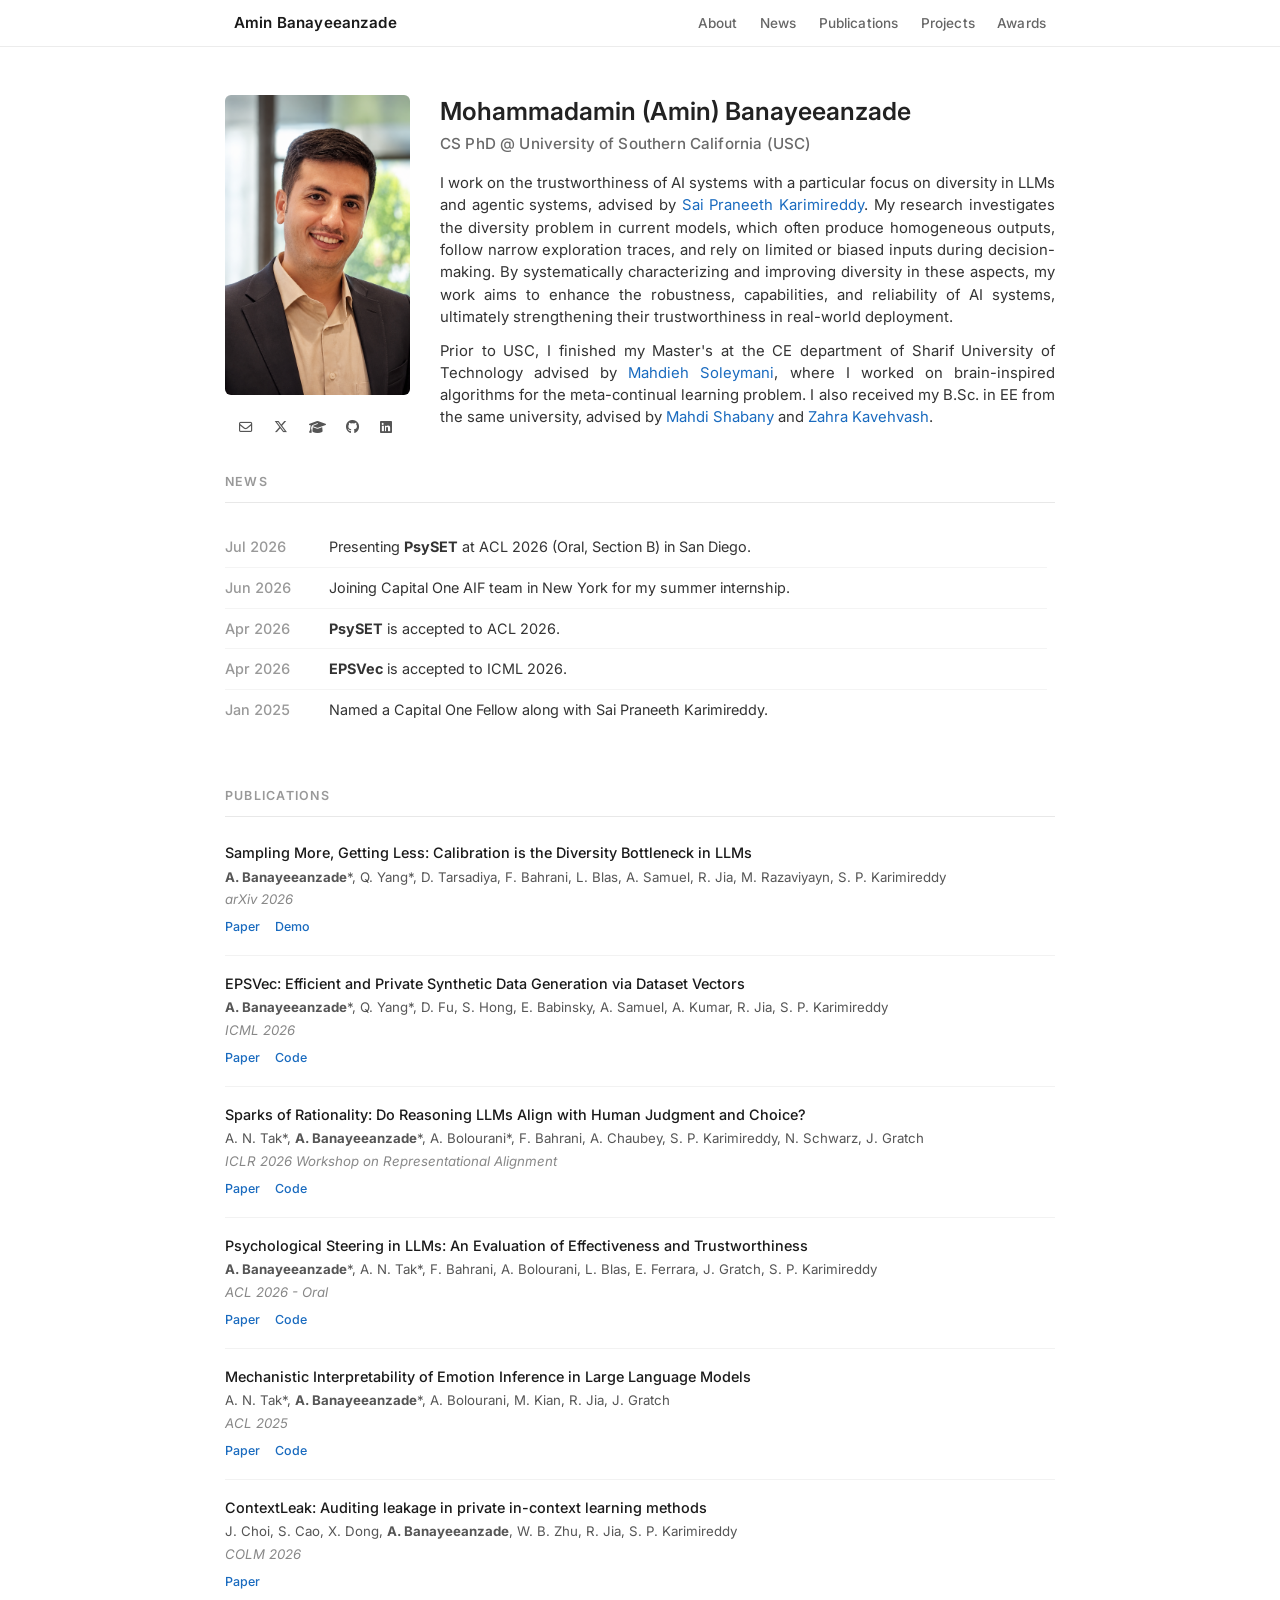
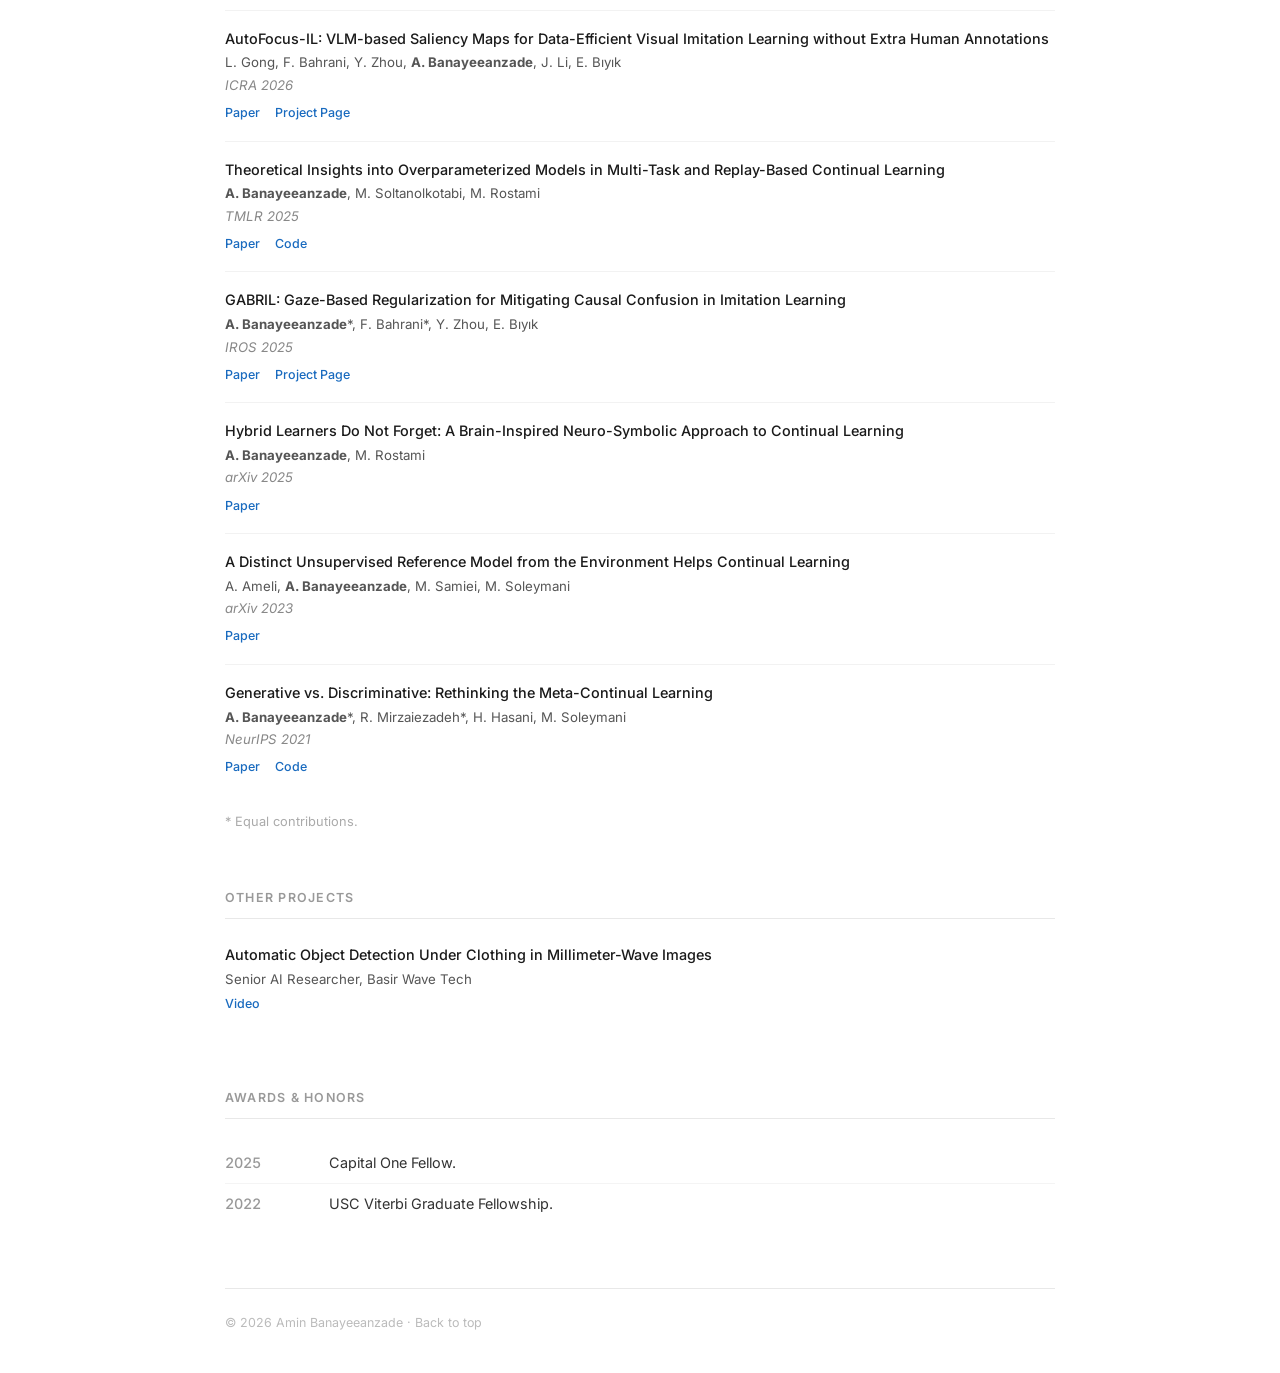
==== commit 07ec5413: "Refactor profile section layout; enhance social links display and alignment" ====
--- a/index.html
+++ b/index.html
@@ -139,6 +139,11 @@
       letter-spacing: 0.01em;
     }
 
+    .profile-photo-col {
+      display: flex;
+      flex-direction: column;
+    }
+
     .profile-img {
       width: 185px;
       border-radius: 6px;
@@ -148,12 +153,16 @@
     @media (max-width: 767.98px) {
       .profile-photo-col {
         margin-top: 1.5rem !important;
+        align-items: center;
         text-align: center;
       }
       .profile-img {
         margin: 0 auto;
       }
       .profile-name {
+        text-align: center;
+      }
+      .profile-subtitle {
         text-align: center;
       }
     }
@@ -173,14 +182,22 @@
     }
 
     .social-links {
-      margin-top: 0.9rem;
+      margin-top: auto;
+      padding-top: 1rem;
+      white-space: nowrap;
+      width: 185px;
+      text-align: center;
     }
 
     .social-links a {
       color: #555;
       text-decoration: none;
-      margin-right: 1.1rem;
-      font-size: 0.88rem;
+      margin-right: 0.8rem;
+      font-size: 0.85rem;
+    }
+
+    .social-links a:last-child {
+      margin-right: 0;
     }
 
     .social-links a:hover {
@@ -342,9 +359,16 @@
   <div class="container" style="max-width: 860px;;">
     
     <!-- Profile -->
-    <div class="row" id="About" style="margin-top: 3rem; margin-bottom: 3.5rem;">
-      <div class="col-md-3 profile-photo-col" style="margin-top: 4rem">
+    <div class="row" id="About" style="margin-top: 3rem; margin-bottom: 2rem;">
+      <div class="col-md-3 profile-photo-col">
         <img src="assets/img/profile.png" class="profile-img" alt="Amin Banayeeanzade">
+        <div class="social-links">
+          <a href="mailto:banayeea@usc.edu"><i class="far fa-envelope"></i></a>
+          <a href="https://x.com/MBanayeean" target="_blank"><i class="fab fa-x-twitter"></i></a>
+          <a href="https://scholar.google.com/citations?user=QnujJhEAAAAJ&hl=en" target="_blank"><i class="fa-solid fa-graduation-cap"></i></a>
+          <a href="https://github.com/aminbana" target="_blank"><i class="fab fa-github"></i></a>
+          <a href="https://www.linkedin.com/in/aminbana/" target="_blank"><i class="fab fa-linkedin"></i></a>
+        </div>
       </div>
       <div class="col-md-9">
         <div class="profile-name">Mohammadamin (Amin) Banayeeanzade</div>
@@ -365,13 +389,6 @@
           <a href="https://scholar.google.ca/citations?user=lWSKYd4AAAAJ&hl=en" target="_blank">Mahdi Shabany</a> and
           <a href="https://scholar.google.com/citations?user=bxbPDckAAAAJ&hl=en" target="_blank">Zahra Kavehvash</a>.
         </p>
-        <div class="social-links">
-          <a href="mailto:banayeea@usc.edu"><i class="far fa-envelope"></i></a>
-          <a href="https://x.com/MBanayeean" target="_blank"><i class="fab fa-x-twitter"></i></a>
-          <a href="https://scholar.google.com/citations?user=QnujJhEAAAAJ&hl=en" target="_blank"><i class="fa-solid fa-graduation-cap"></i></a>
-          <a href="https://github.com/aminbana" target="_blank"><i class="fab fa-github"></i></a>
-          <a href="https://www.linkedin.com/in/aminbana/" target="_blank"><i class="fab fa-linkedin"></i></a>
-        </div>
       </div>
     </div>
 
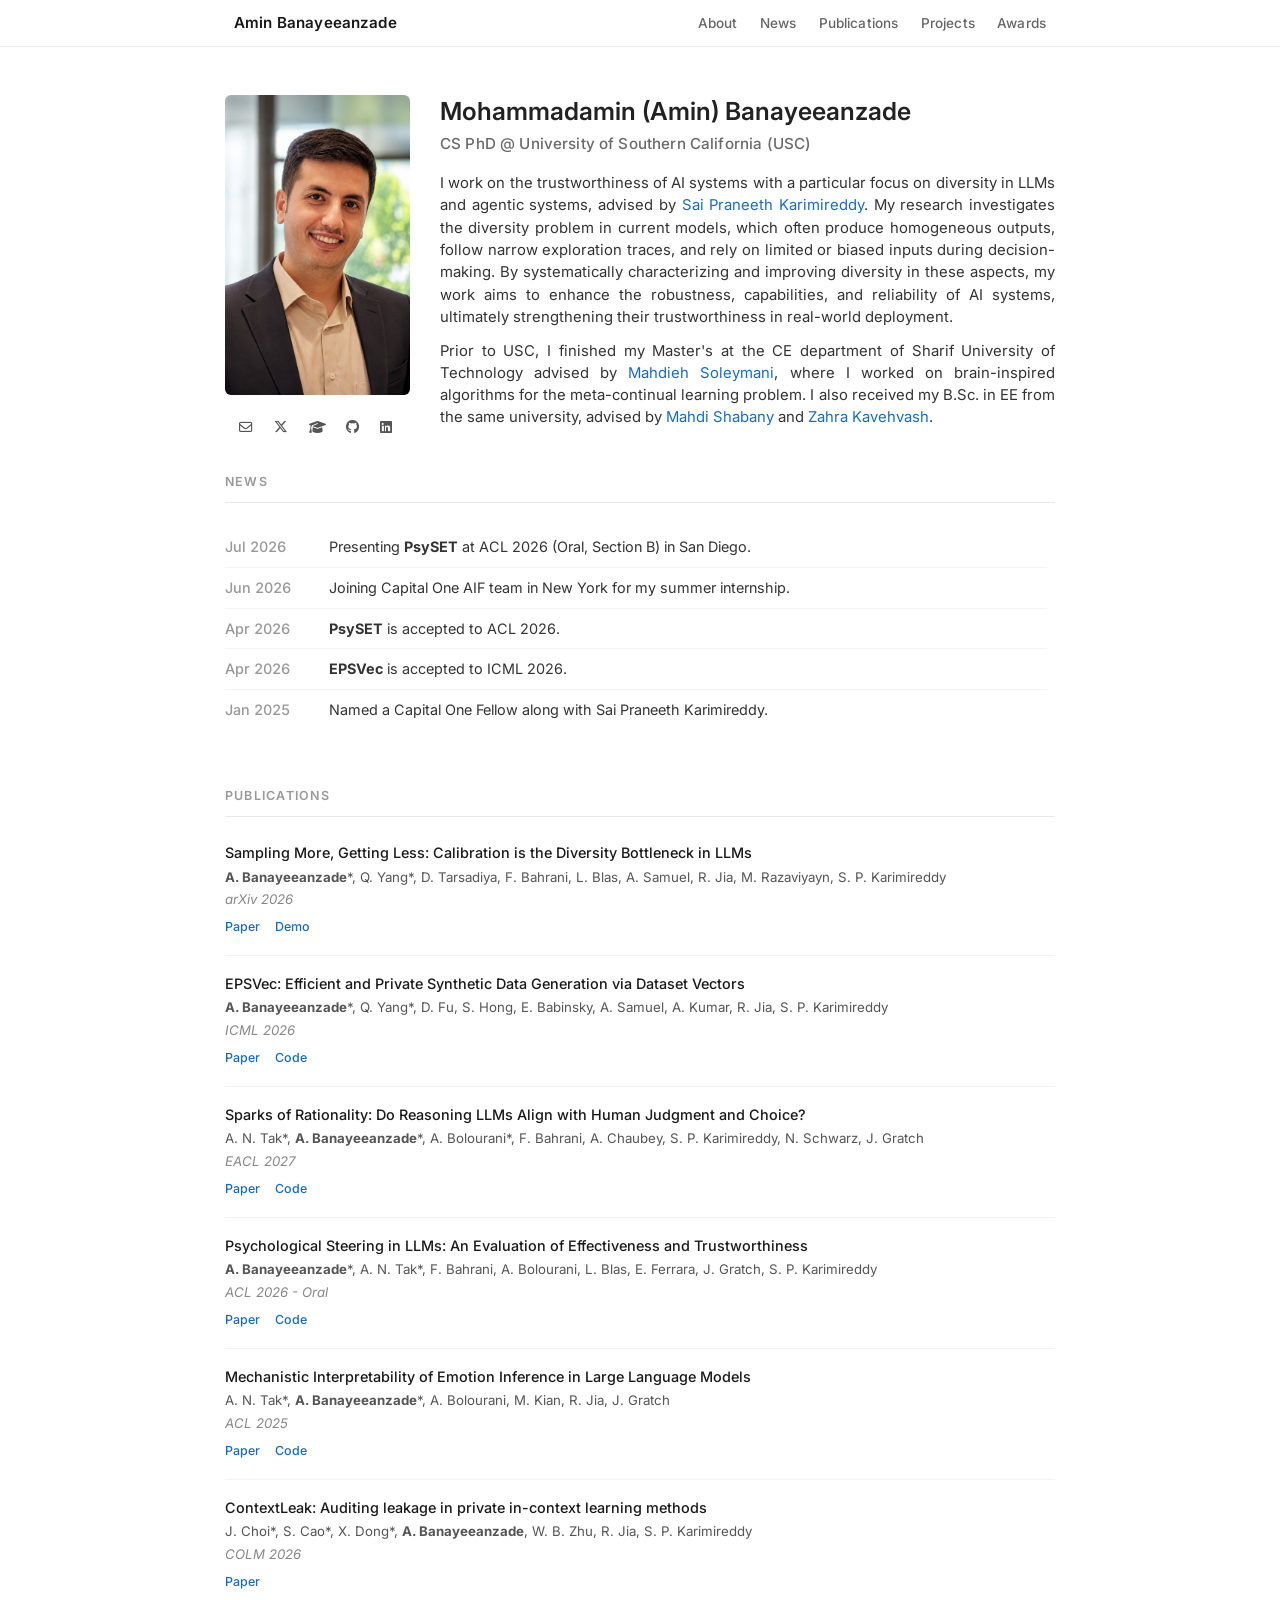
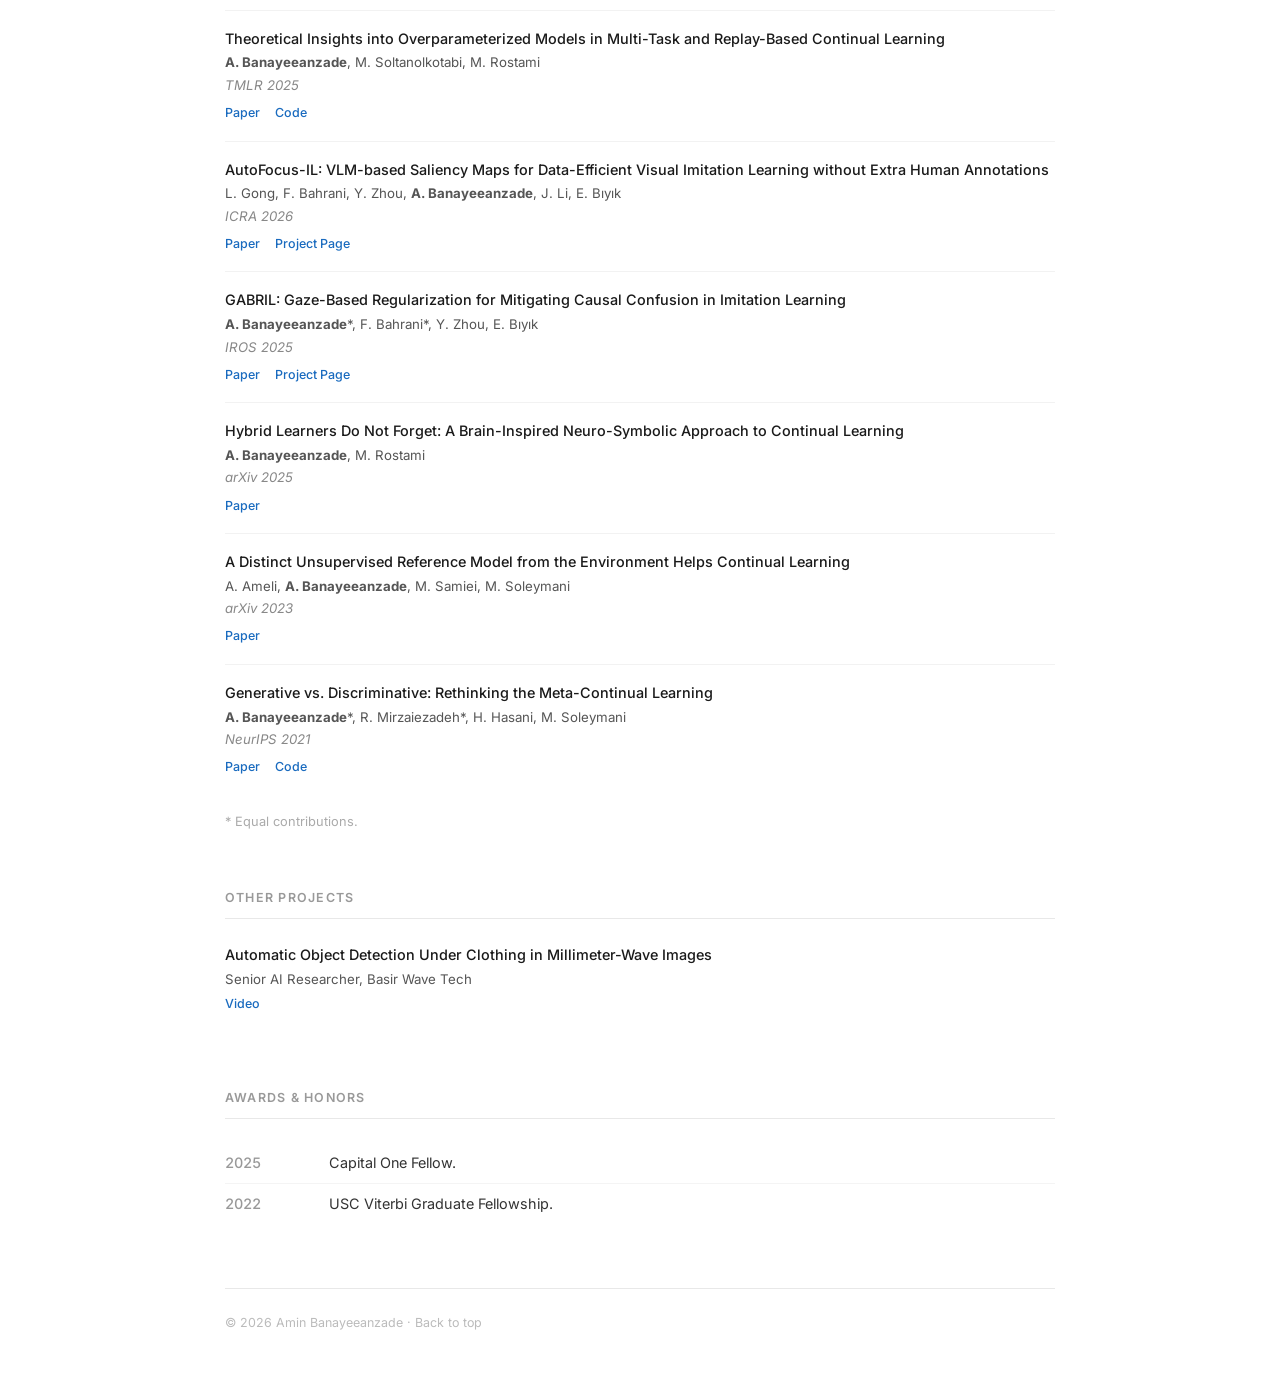
==== commit 58858eaf: "Update publication details; correct venue for "Sparks of Rationality" and add new entry for "Theoret" ====
--- a/index.html
+++ b/index.html
@@ -364,7 +364,7 @@
         <img src="assets/img/profile.png" class="profile-img" alt="Amin Banayeeanzade">
         <div class="social-links">
           <a href="mailto:banayeea@usc.edu"><i class="far fa-envelope"></i></a>
-          <a href="https://x.com/MBanayeean" target="_blank"><i class="fab fa-x-twitter"></i></a>
+          <a href="https://x.com/Amin__Bana" target="_blank"><i class="fab fa-x-twitter"></i></a>
           <a href="https://scholar.google.com/citations?user=QnujJhEAAAAJ&hl=en" target="_blank"><i class="fa-solid fa-graduation-cap"></i></a>
           <a href="https://github.com/aminbana" target="_blank"><i class="fab fa-github"></i></a>
           <a href="https://www.linkedin.com/in/aminbana/" target="_blank"><i class="fab fa-linkedin"></i></a>
@@ -450,7 +450,7 @@
         <div class="pub-entry">
           <div class="pub-title">Sparks of Rationality: Do Reasoning LLMs Align with Human Judgment and Choice?</div>
           <div class="pub-authors">A. N. Tak*, <b>A. Banayeeanzade</b>*, A. Bolourani*, F. Bahrani, A. Chaubey, S. P. Karimireddy, N. Schwarz, J. Gratch</div>
-          <div class="pub-venue">ICLR 2026 Workshop on Representational Alignment</div>
+          <div class="pub-venue">EACL 2027</div>
           <div class="pub-links">
             <a href="https://arxiv.org/abs/2601.22329" target="_blank">Paper</a>
             <a href="https://github.com/AlaNekTak/DLLM/" target="_blank">Code</a>
@@ -463,7 +463,7 @@
           <div class="pub-venue">ACL 2026 - Oral</div>
           <div class="pub-links">
             <a href="https://arxiv.org/abs/2510.04484" target="_blank">Paper</a>
-            <a href="https://github.com/aminbana/PsySet" target="_blank">Code</a>
+            <a href="https://github.com/aminbana/PsySET" target="_blank">Code</a>
           </div>
         </div>
 
@@ -479,10 +479,20 @@
 
         <div class="pub-entry">
           <div class="pub-title">ContextLeak: Auditing leakage in private in-context learning methods</div>
-          <div class="pub-authors">J. Choi, S. Cao, X. Dong, <b>A. Banayeeanzade</b>, W. B. Zhu, R. Jia, S. P. Karimireddy</div>
+          <div class="pub-authors">J. Choi*, S. Cao*, X. Dong*, <b>A. Banayeeanzade</b>, W. B. Zhu, R. Jia, S. P. Karimireddy</div>
           <div class="pub-venue">COLM 2026</div>
           <div class="pub-links">
             <a href="https://arxiv.org/abs/2512.16059" target="_blank">Paper</a>
+          </div>
+        </div>
+
+        <div class="pub-entry">
+          <div class="pub-title">Theoretical Insights into Overparameterized Models in Multi-Task and Replay-Based Continual Learning</div>
+          <div class="pub-authors"><b>A. Banayeeanzade</b>, M. Soltanolkotabi, M. Rostami</div>
+          <div class="pub-venue">TMLR 2025</div>
+          <div class="pub-links">
+            <a href="https://openreview.net/forum?id=4zGPT0ZwnU" target="_blank">Paper</a>
+            <a href="https://github.com/aminbana/MTL-Theory" target="_blank">Code</a>
           </div>
         </div>
 
@@ -497,16 +507,6 @@
           </div>
         </div>
 
-
-        <div class="pub-entry">
-          <div class="pub-title">Theoretical Insights into Overparameterized Models in Multi-Task and Replay-Based Continual Learning</div>
-          <div class="pub-authors"><b>A. Banayeeanzade</b>, M. Soltanolkotabi, M. Rostami</div>
-          <div class="pub-venue">TMLR 2025</div>
-          <div class="pub-links">
-            <a href="https://openreview.net/forum?id=4zGPT0ZwnU" target="_blank">Paper</a>
-            <a href="https://github.com/aminbana/MTL-Theory" target="_blank">Code</a>
-          </div>
-        </div>
 
         <div class="pub-entry">
           <div class="pub-title">GABRIL: Gaze-Based Regularization for Mitigating Causal Confusion in Imitation Learning</div>
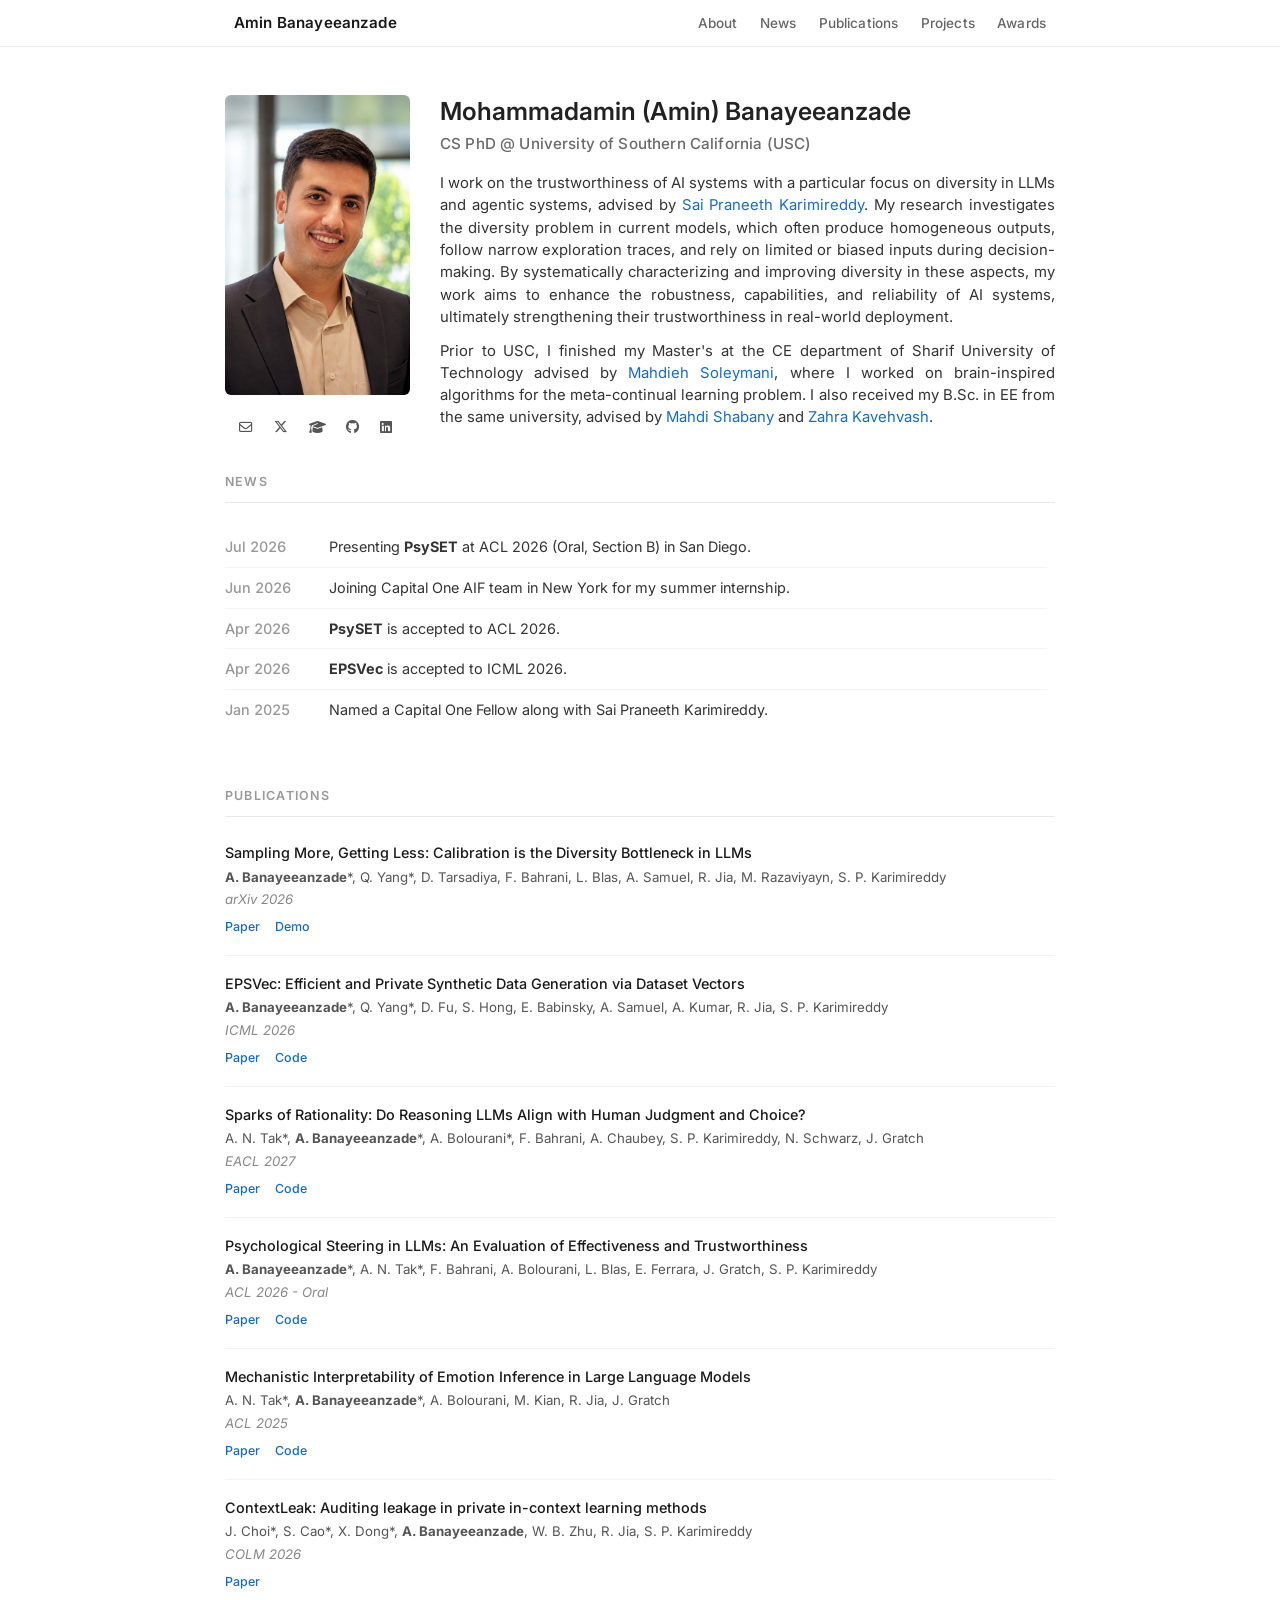
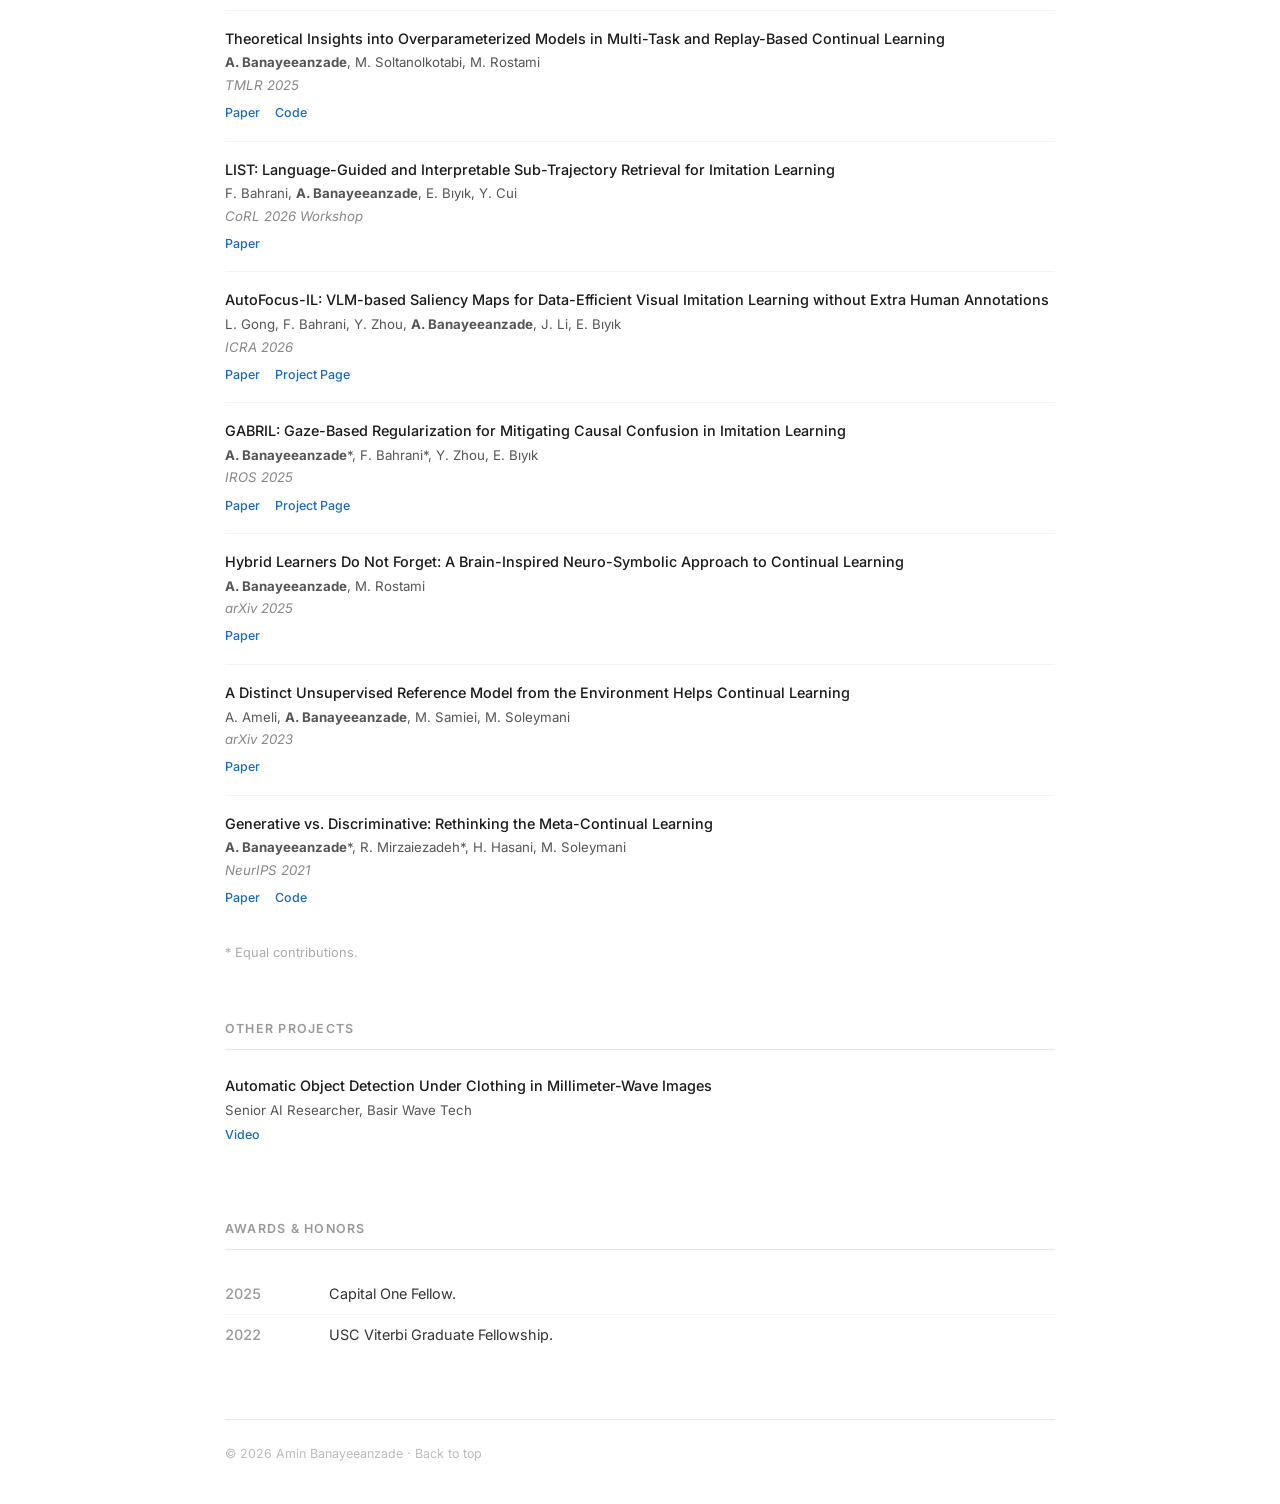
==== commit 11c0b845: "Add new publication entry for "Language-Guided and Interpretable Sub-Trajectory Retrieval for Imitat" ====
--- a/index.html
+++ b/index.html
@@ -496,6 +496,15 @@
           </div>
         </div>
 
+        <div class="pub-entry">
+          <div class="pub-title">LIST: Language-Guided and Interpretable Sub-Trajectory Retrieval for Imitation Learning</div>
+          <div class="pub-authors">F. Bahrani, <b>A. Banayeeanzade</b>, E. Bıyık, Y. Cui</div>
+          <div class="pub-venue">CoRL 2026 Workshop</div>
+          <div class="pub-links">
+            <a href="https://corl2026-memory.github.io/papers/052.pdf" target="_blank">Paper</a>
+          </div>
+        </div>
+
 
         <div class="pub-entry">
           <div class="pub-title">AutoFocus-IL: VLM-based Saliency Maps for Data-Efficient Visual Imitation Learning without Extra Human Annotations</div>
